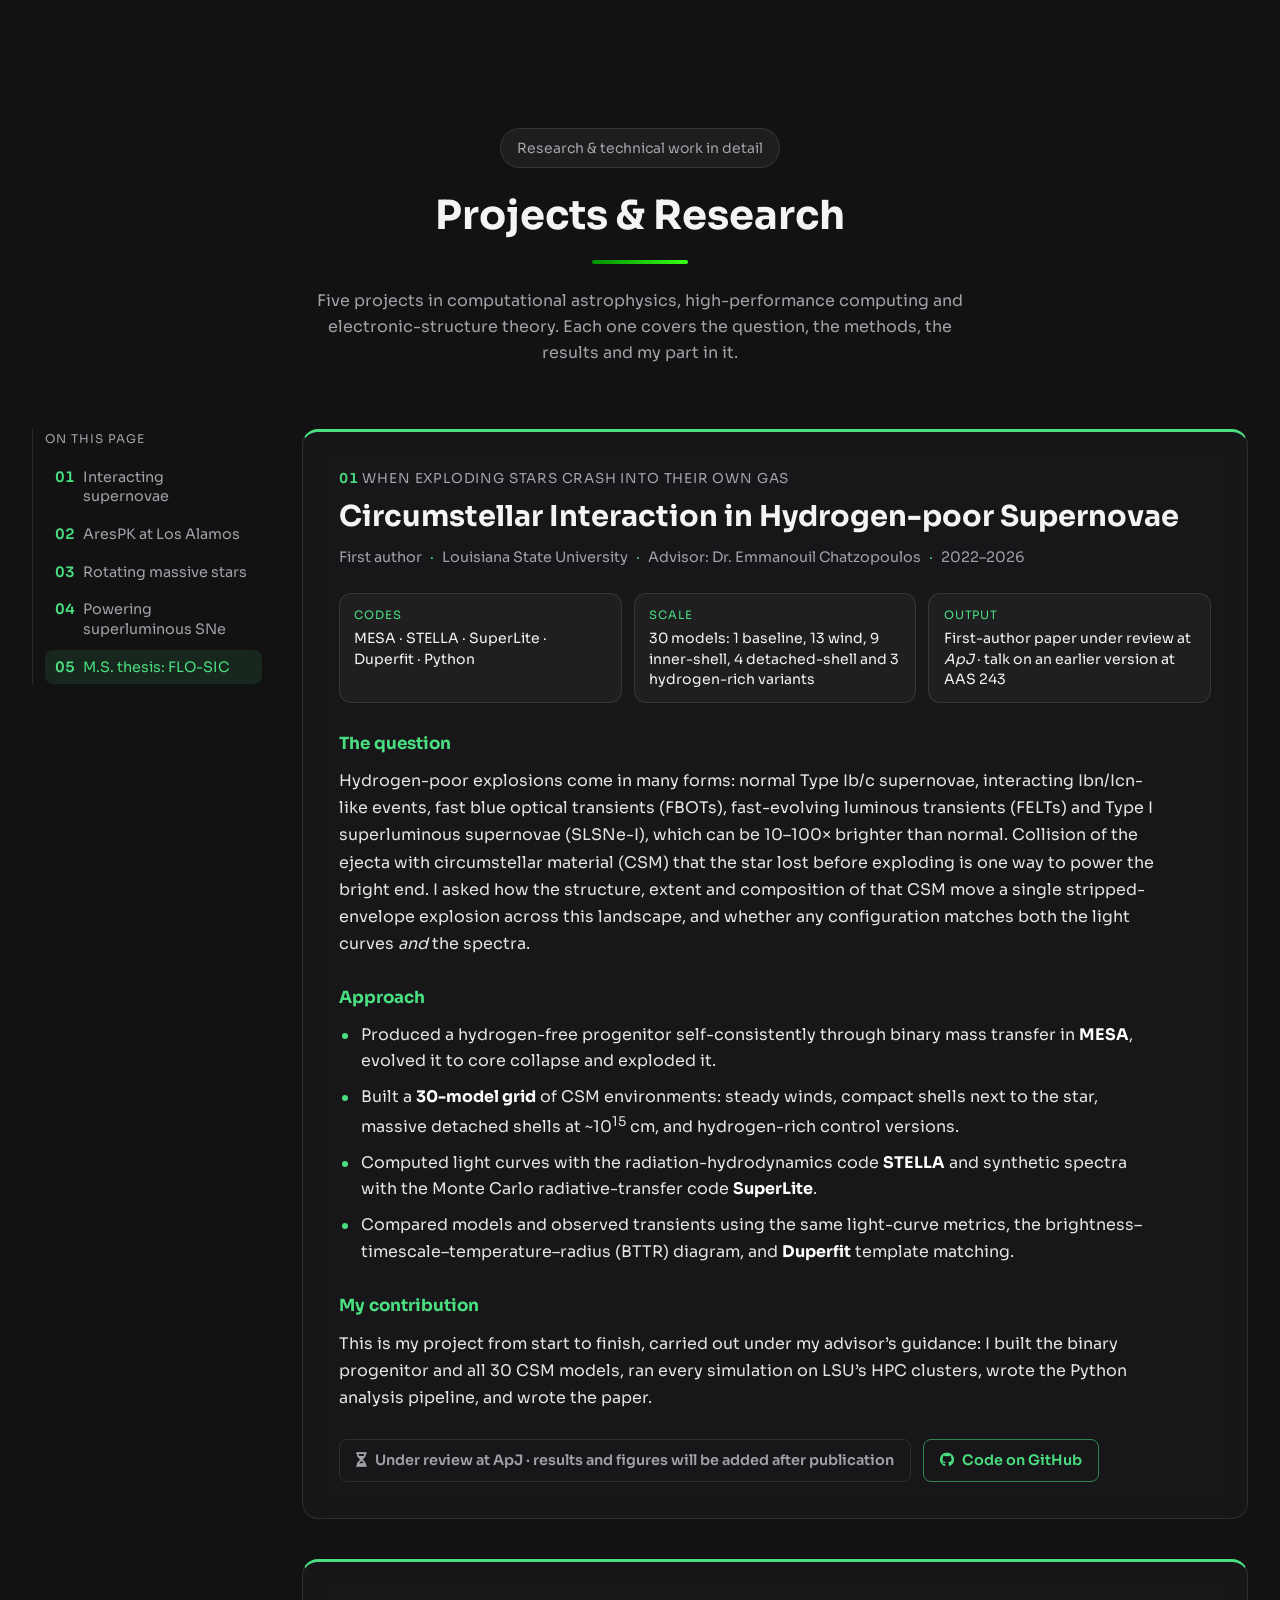
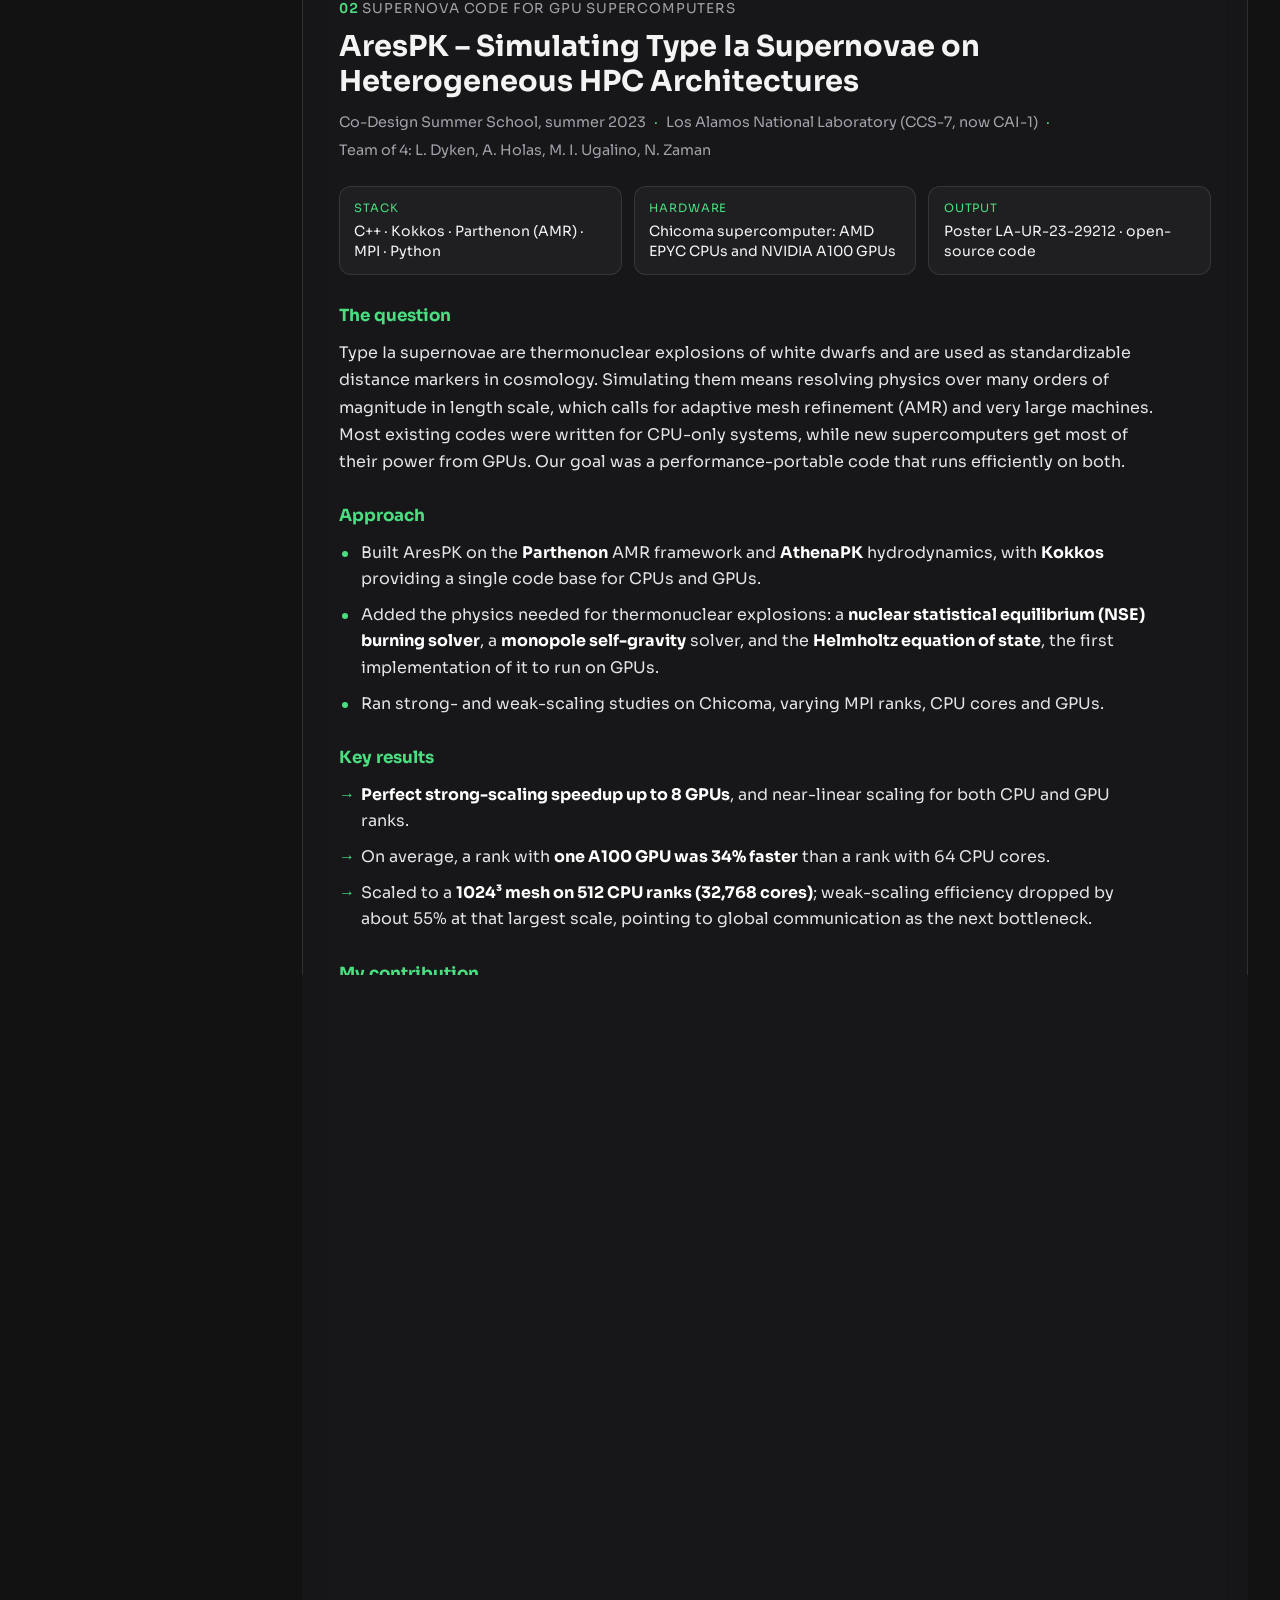
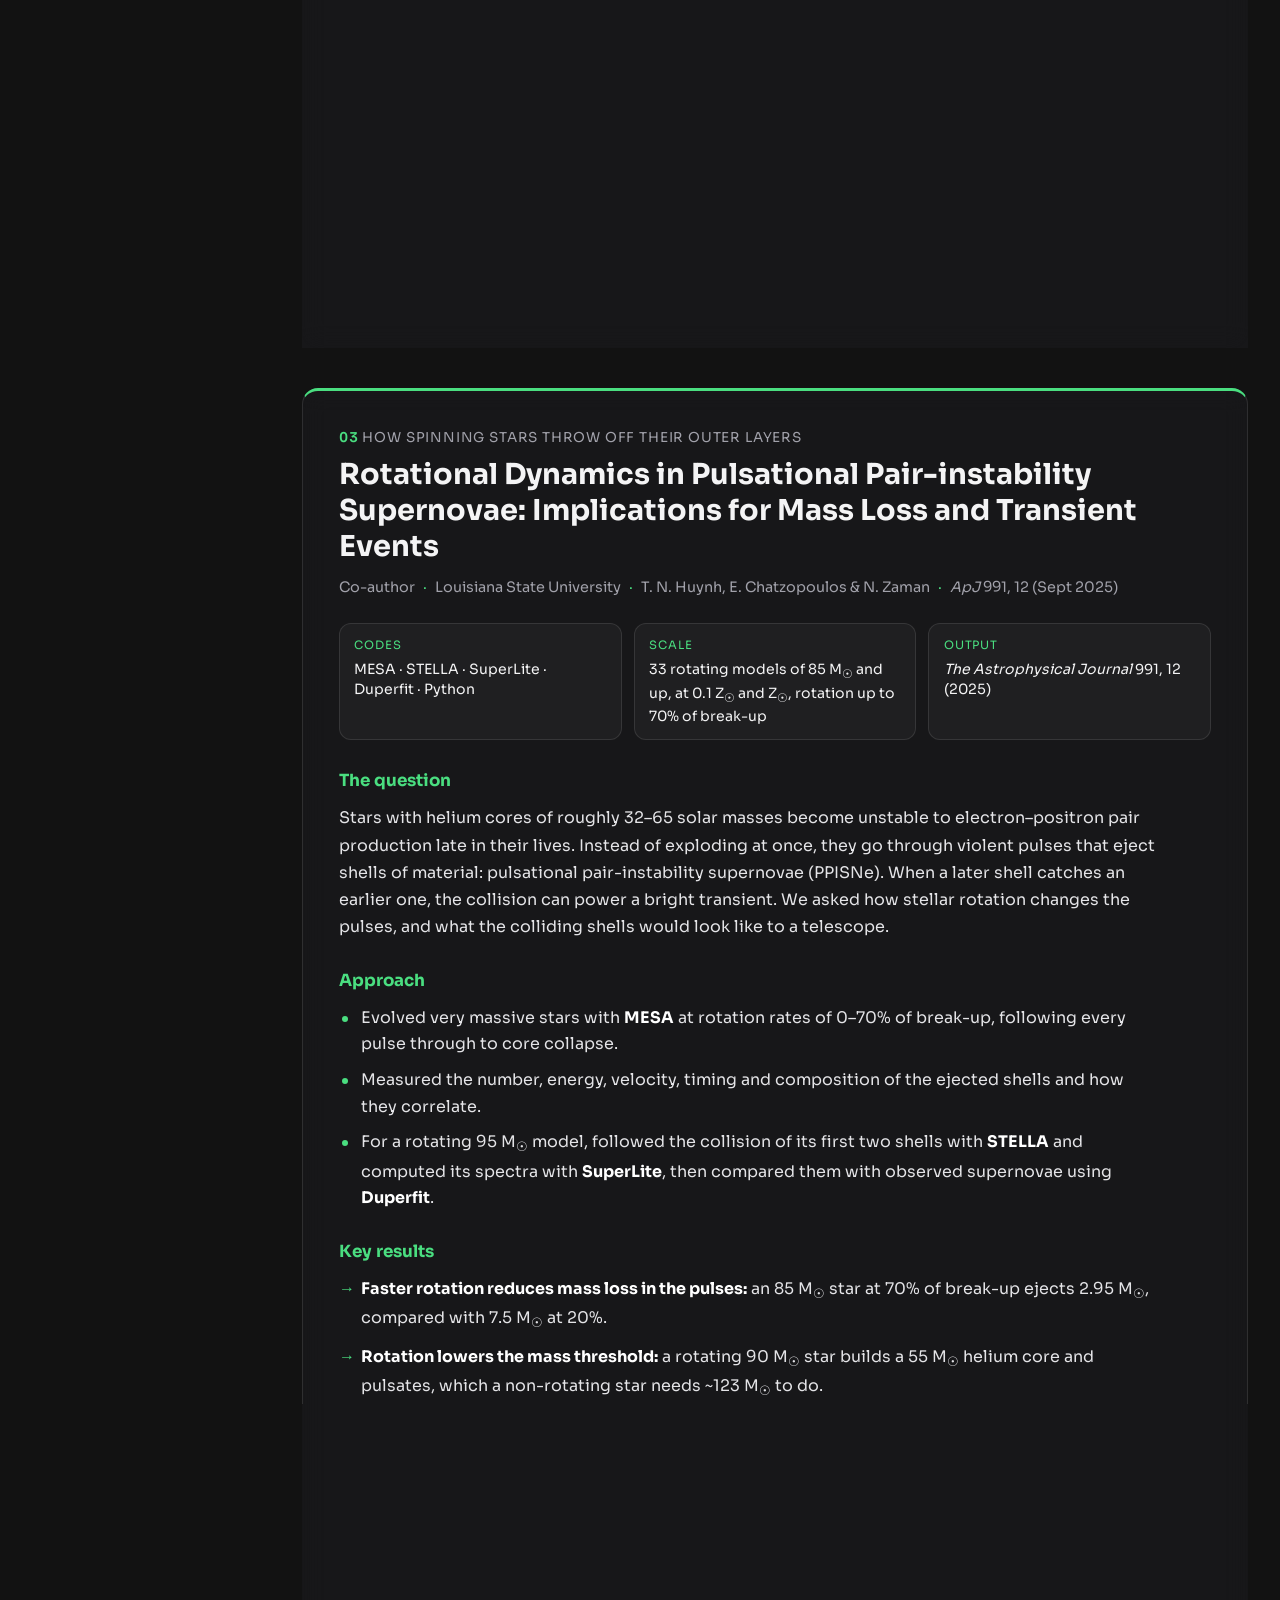
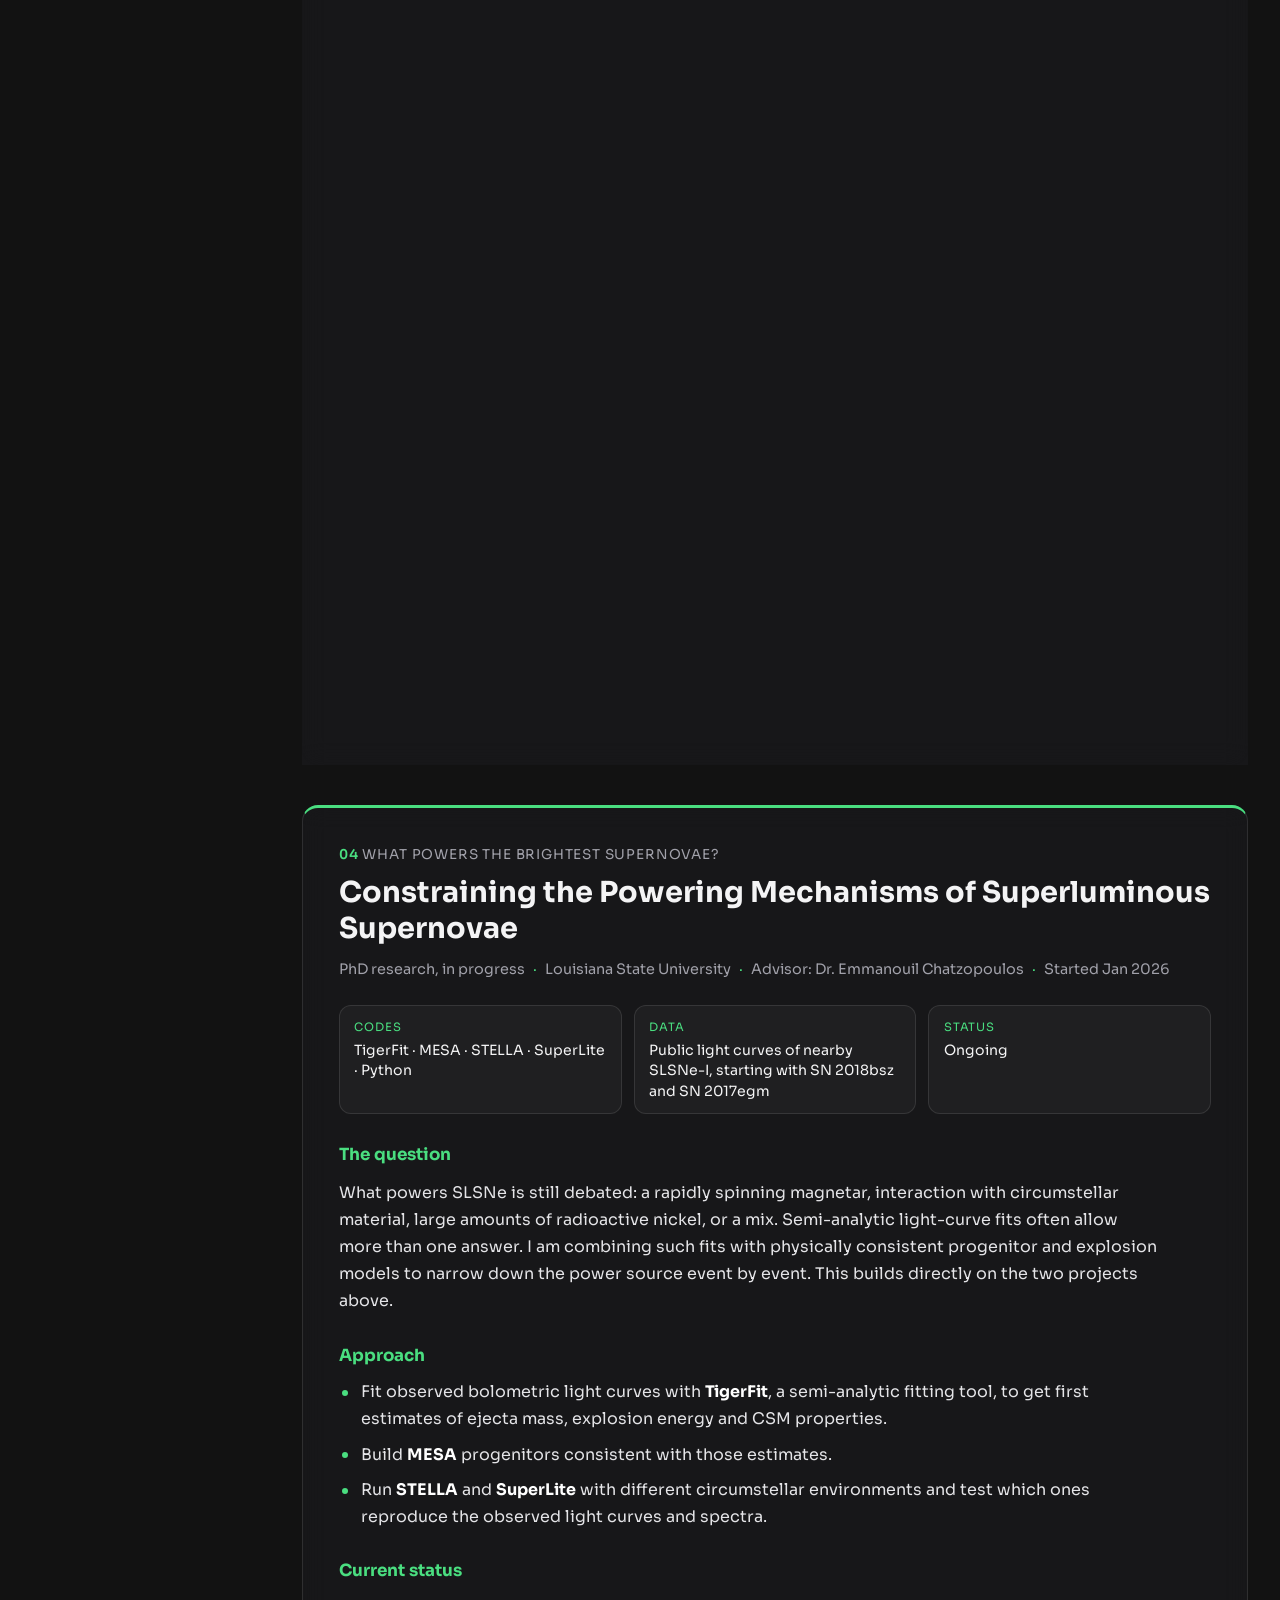
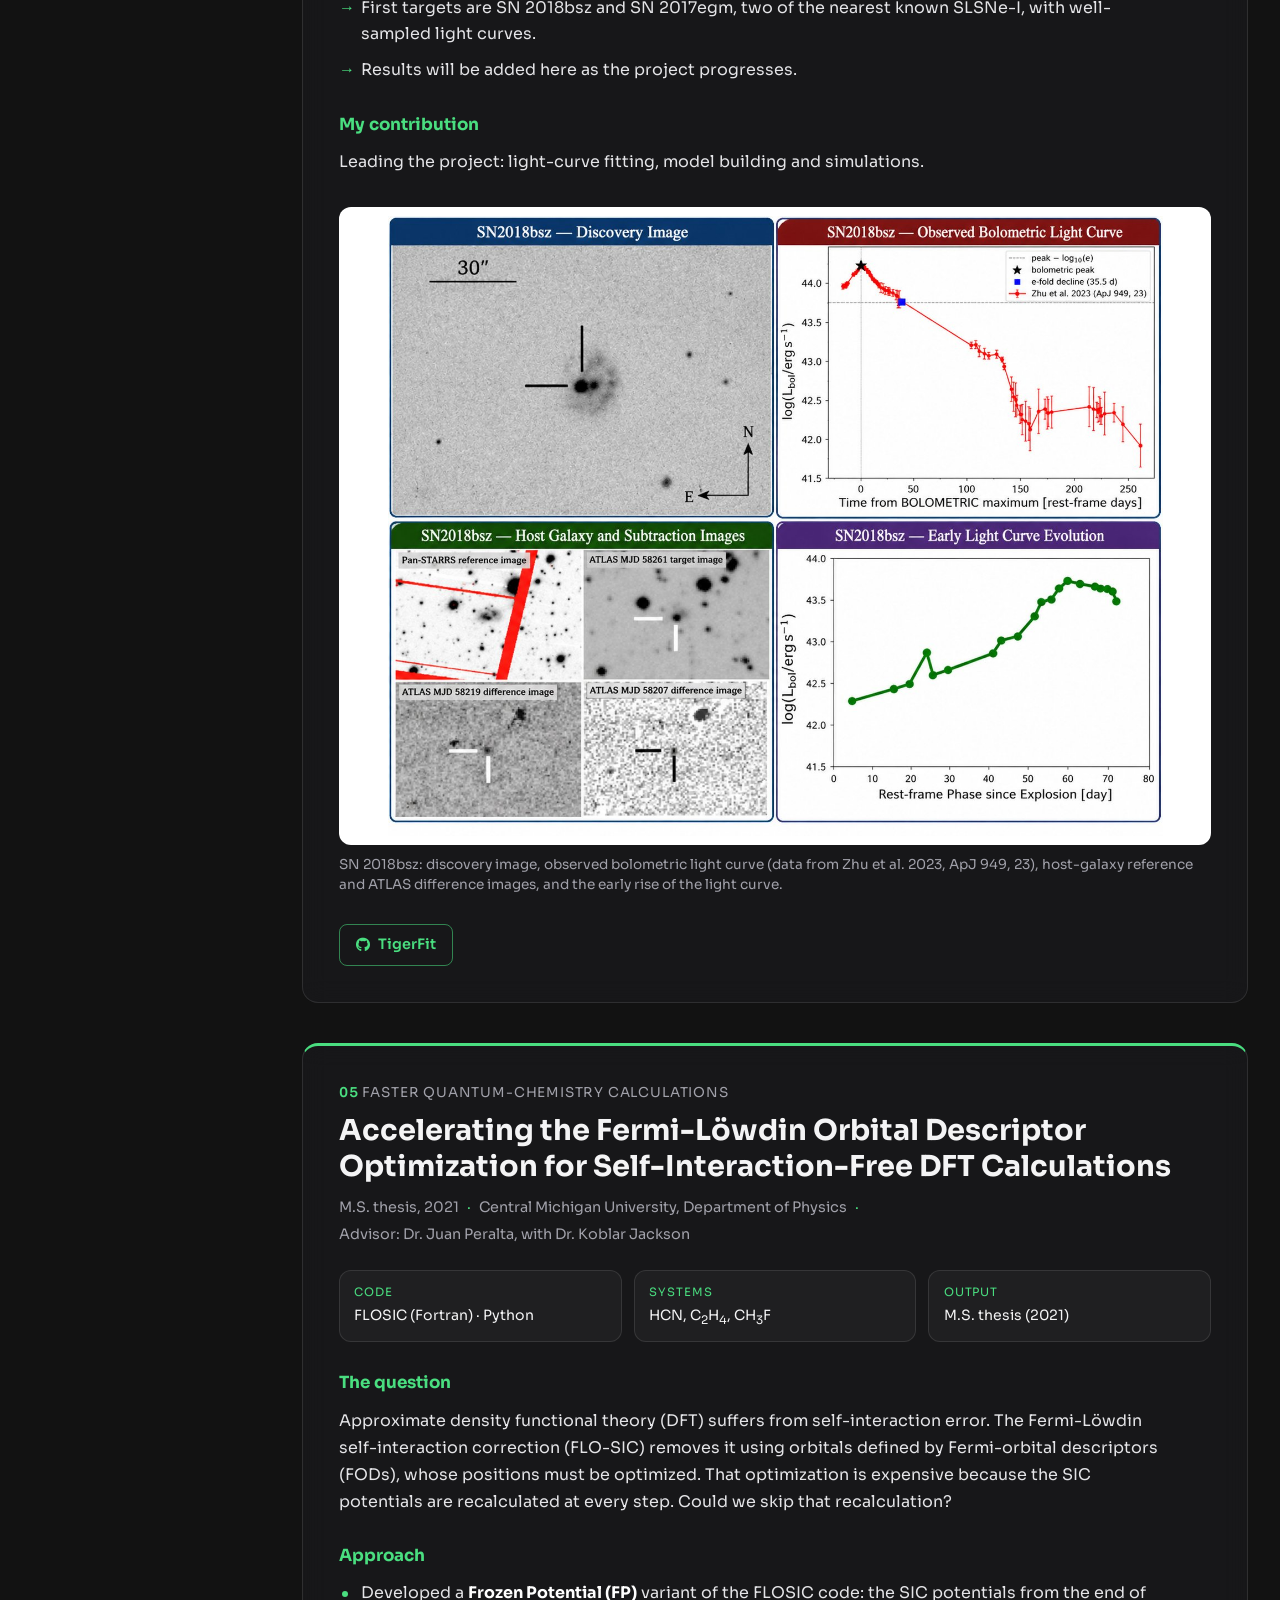
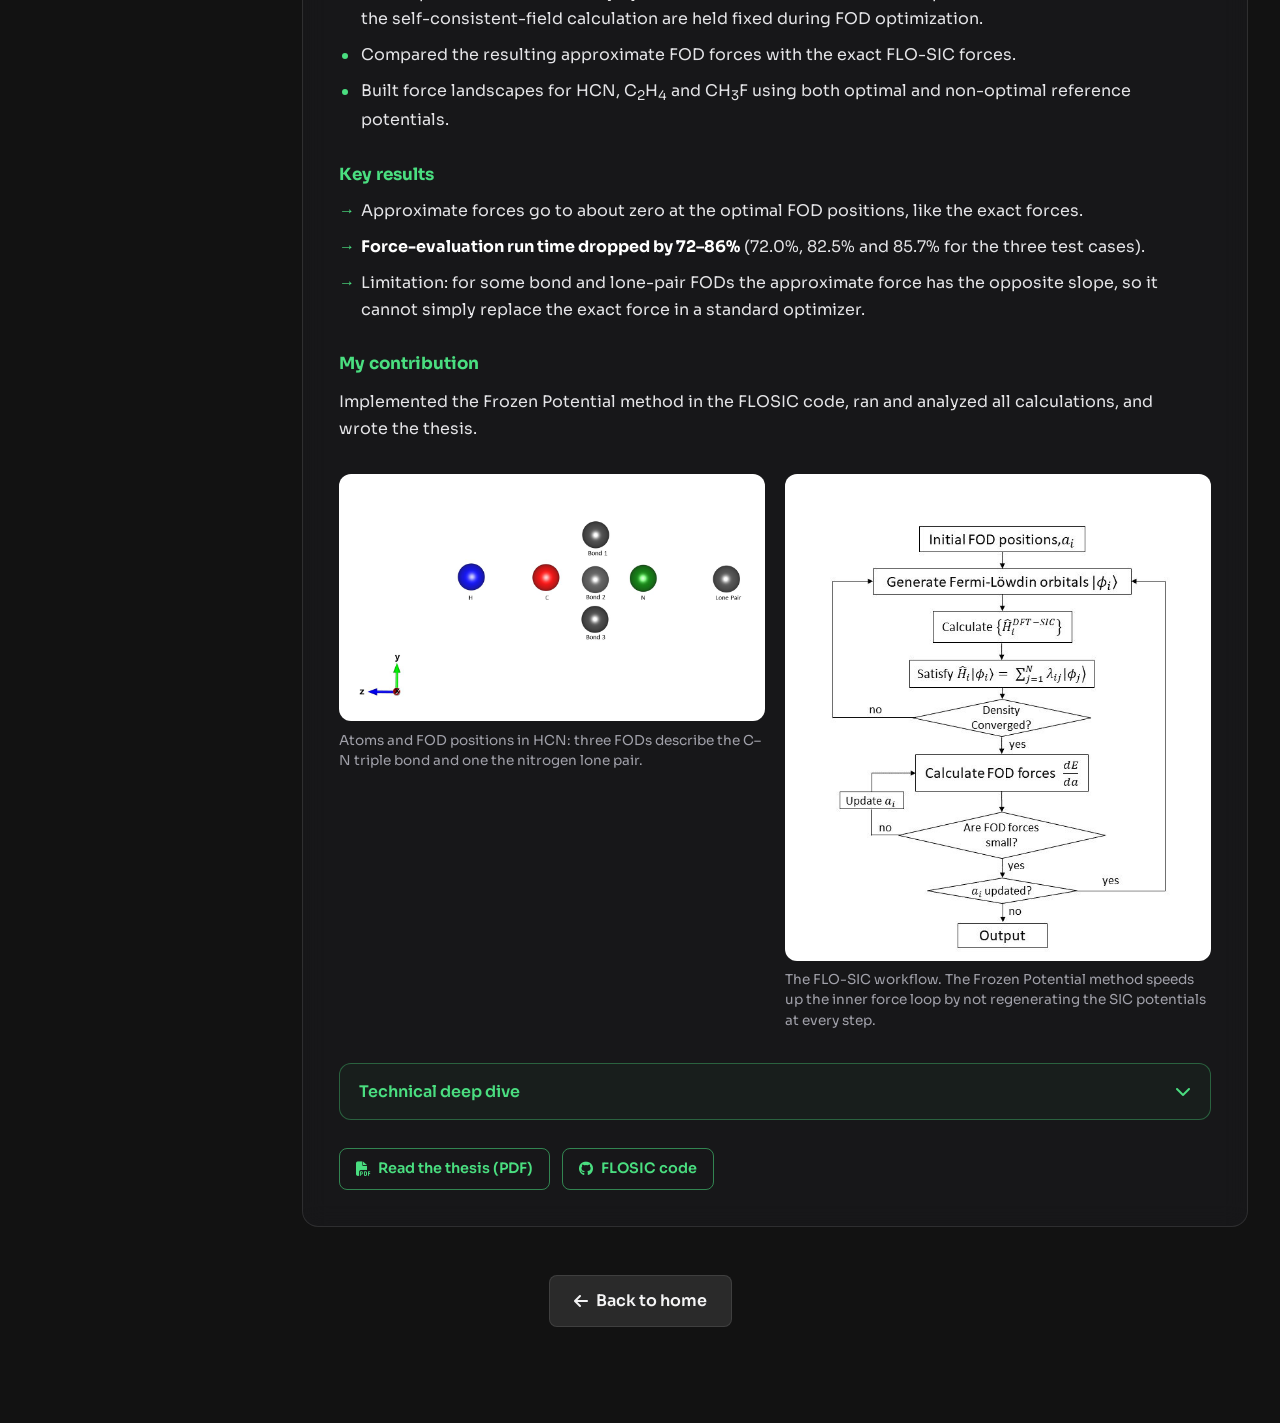
==== project.html @ 308b71ea "Clean up template leftovers and update site content - Remove the template owner's resumes, transcrip" ====
<!DOCTYPE html>
<html lang="en">

<head>
    <meta charset="UTF-8" />
    <meta name="viewport" content="width=device-width, initial-scale=1.0" />
    <meta name="description" content="Nageeb Zaman is a computational scientist and physics PhD candidate at Louisiana State University who builds and runs large-scale simulations of supernovae, high-performance computing codes, and data-analysis pipelines." />
        <title>Research Projects | Nageeb Zaman</title>
    <link rel="canonical" href="https://nageeb-zaman.github.io/project.html" />

    <!-- Open Graph / Facebook -->
    <meta property="og:type" content="website">
    <meta property="og:title" content="Research Projects | Nageeb Zaman">
    <meta property="og:description" content="Nageeb Zaman is a computational scientist and physics PhD candidate at Louisiana State University who builds and runs large-scale simulations of supernovae, high-performance computing codes, and data-analysis pipelines.">
    <meta property="og:url" content="https://nageeb-zaman.github.io/project.html">
    <meta property="og:image" content="https://nageeb-zaman.github.io/assets/Nageeb_Zaman.jpg">

    <!-- Browser Tab Icon -->
    <link rel="icon" type="image/png" href="assets/Tab_Icon.png" />

    <!-- ADD NEW FONTS FROM GOOGLE FONT -->
    <link rel="preconnect" href="https://fonts.googleapis.com">
    <link rel="preconnect" href="https://fonts.gstatic.com" crossorigin>
    <link href="https://fonts.googleapis.com/css2?family=Sora:wght@400;500;600;700;800&display=swap" rel="stylesheet">

    <!-- LINK CSS FONT AWESOME -->
    <link rel="stylesheet" href="css/components/base.css" />
    <link rel="stylesheet" href="css/components/header.css" />
    <link rel="stylesheet" href="css/components/hero.css" />
    <link rel="stylesheet" href="css/components/sections.css" />
    <link rel="stylesheet" href="css/components/about.css" />
    <link rel="stylesheet" href="css/components/skills.css" />
    <link rel="stylesheet" href="css/components/projects.css" />
    <link rel="stylesheet" href="css/components/experience.css" />
    <link rel="stylesheet" href="css/components/contact.css" />
    <link rel="stylesheet" href="css/components/animations.css" />
    <link rel="stylesheet" href="css/components/awards.css" />
    <link rel="stylesheet" href="css/components/footer.css" />
    <link rel="stylesheet" href="css/components/featured-projects.css" />
    <link rel="stylesheet" href="css/components/interactive-skills.css" />
    <link rel="stylesheet" href="css/components/theme.css" />
    <link rel="stylesheet" href="css/components/case-study.css" />
    <link rel="stylesheet" href="https://cdnjs.cloudflare.com/ajax/libs/font-awesome/6.5.1/css/all.min.css">
    <style>
        .theme-switcher-dropdown {
            position: relative;
            display: inline-block;
        }

        .dropdown-toggle {
            background: rgba(255, 255, 255, 0.1);
            border: 1px solid var(--border-color);
            color: var(--text-primary);
            padding: 0.5rem 1rem;
            border-radius: 9999px;
            cursor: pointer;
            font-size: 0.875rem;
            font-weight: 600;
            transition: background-color 0.3s, border-color 0.3s;
            display: flex;
            align-items: center;
            gap: 0.5rem;
        }

        .dropdown-toggle:hover {
            background-color: rgba(255, 255, 255, 0.15);
        }

        .dropdown-menu {
            display: none;
            position: absolute;
            background-color: var(--bg-card);
            min-width: 160px;
            box-shadow: 0px 8px 16px 0px rgba(0, 0, 0, 0.2);
            z-index: 1;
            border-radius: 0.5rem;
            border: 1px solid var(--border-color);
            padding: 0.5rem 0;
            right: 0;
            bottom: 100%;
            margin-bottom: 0.5rem;
        }

        .dropdown-menu a {
            color: var(--text-primary);
            padding: 0.75rem 1rem;
            text-decoration: none;
            display: block;
            text-align: left;
            transition: background-color 0.2s;
        }

        .dropdown-menu a:hover {
            background-color: rgba(255, 255, 255, 0.05);
        }

        .dropdown-menu.show {
            display: block;
        }
    </style>
</head>

<body>
    <div class="scroll-progress-bar"></div>
    <header id="header-placeholder" class="main-header"></header>

    <main>
        <section class="content-section cs-page">
            <div class="container">
                <div class="section-header animate-on-scroll">
                    <div class="section-badge">Research &amp; technical work in detail</div>
                    <h2 class="section-title">Projects &amp; Research</h2>
                    <div class="title-underline"></div>
                    <p class="cs-intro">Five projects in computational astrophysics, high-performance computing and
                        electronic-structure theory. Each one covers the question, the methods, the results and my part in it.</p>
                </div>

                <div class="cs-layout">
                    <nav class="cs-nav" aria-label="Projects on this page">
                        <p class="cs-nav-title">On this page</p>
                        <a href="#csm-supernovae"><span class="cs-num">01</span> Interacting supernovae</a>
                        <a href="#arespk-lanl"><span class="cs-num">02</span> AresPK at Los Alamos</a>
                        <a href="#rotating-ppisn"><span class="cs-num">03</span> Rotating massive stars</a>
                        <a href="#slsn-powering"><span class="cs-num">04</span> Powering superluminous SNe</a>
                        <a href="#flosic-thesis"><span class="cs-num">05</span> M.S. thesis: FLO-SIC</a>
                    </nav>
                    <div class="cs-articles">
                <article id="csm-supernovae" class="case-study glass-card animate-on-scroll">
                    <header class="cs-header">
                        <p class="cs-eyebrow"><span class="cs-num">01</span> When exploding stars crash into their own gas</p>
                        <h2>Circumstellar Interaction in Hydrogen-poor Supernovae</h2>
                        <p class="cs-meta"><span>First author</span><span class="cs-meta-sep">&middot;</span><span>Louisiana State University</span><span class="cs-meta-sep">&middot;</span><span>Advisor: Dr. Emmanouil Chatzopoulos</span><span class="cs-meta-sep">&middot;</span><span>2022&ndash;2026</span></p>
                    </header>
                    <dl class="cs-facts">
                        <div><dt>Codes</dt><dd>MESA &middot; STELLA &middot; SuperLite &middot; Duperfit &middot; Python</dd></div>
                        <div><dt>Scale</dt><dd>30 models: 1 baseline, 13 wind, 9 inner-shell, 4 detached-shell and 3 hydrogen-rich variants</dd></div>
                        <div><dt>Output</dt><dd>First-author paper under review at <em>ApJ</em> &middot; talk on an earlier version at AAS 243</dd></div>
                    </dl>
                    <div class="cs-body">
                        <h3>The question</h3>
                        <p>Hydrogen-poor explosions come in many forms: normal Type Ib/c supernovae, interacting Ibn/Icn-like
            events, fast blue optical transients (FBOTs), fast-evolving luminous transients (FELTs) and Type I
            superluminous supernovae (SLSNe-I), which can be 10&ndash;100&times; brighter than normal. Collision of
            the ejecta with circumstellar material (CSM) that the star lost before exploding is one way to power the
            bright end. I asked how the structure, extent and composition of that CSM move a single stripped-envelope
            explosion across this landscape, and whether any configuration matches both the light curves
            <em>and</em> the spectra.</p>
                        <h3>Approach</h3>
                        <ul class="cs-list">
                            <li>Produced a hydrogen-free progenitor self-consistently through binary mass transfer in <b>MESA</b>, evolved it to core collapse and exploded it.</li>
                            <li>Built a <b>30-model grid</b> of CSM environments: steady winds, compact shells next to the star, massive detached shells at ~10<sup>15</sup>&nbsp;cm, and hydrogen-rich control versions.</li>
                            <li>Computed light curves with the radiation-hydrodynamics code <b>STELLA</b> and synthetic spectra with the Monte Carlo radiative-transfer code <b>SuperLite</b>.</li>
                            <li>Compared models and observed transients using the same light-curve metrics, the brightness&ndash;timescale&ndash;temperature&ndash;radius (BTTR) diagram, and <b>Duperfit</b> template matching.</li>
                        </ul>
                        <h3>My contribution</h3>
                        <p>This is my project from start to finish, carried out under my advisor&rsquo;s guidance: I built the binary progenitor and all 30 CSM models, ran every simulation on LSU&rsquo;s HPC clusters, wrote the Python analysis pipeline, and wrote the paper.</p>
                    </div>
                    
                    
                    <div class="cs-links">
                        <span class="cs-link cs-link--muted"><i class="fas fa-hourglass-half"></i> Under review at ApJ &middot; results and figures will be added after publication</span>
                        <a class="cs-link" href="https://github.com/nageeb-zaman/sn-csm-modeling" target="_blank" rel="noopener"><i class="fab fa-github"></i> Code on GitHub</a>
                    </div>
                </article>
                <article id="arespk-lanl" class="case-study glass-card animate-on-scroll">
                    <header class="cs-header">
                        <p class="cs-eyebrow"><span class="cs-num">02</span> Supernova code for GPU supercomputers</p>
                        <h2>AresPK &ndash; Simulating Type Ia Supernovae on Heterogeneous HPC Architectures</h2>
                        <p class="cs-meta"><span>Co-Design Summer School, summer 2023</span><span class="cs-meta-sep">&middot;</span><span>Los Alamos National Laboratory (CCS-7, now CAI-1)</span><span class="cs-meta-sep">&middot;</span><span>Team of 4: L.&nbsp;Dyken, A.&nbsp;Holas, M.&nbsp;I.&nbsp;Ugalino, N.&nbsp;Zaman</span></p>
                    </header>
                    <dl class="cs-facts">
                        <div><dt>Stack</dt><dd>C++ &middot; Kokkos &middot; Parthenon (AMR) &middot; MPI &middot; Python</dd></div>
                        <div><dt>Hardware</dt><dd>Chicoma supercomputer: AMD EPYC CPUs and NVIDIA A100 GPUs</dd></div>
                        <div><dt>Output</dt><dd>Poster LA-UR-23-29212 &middot; open-source code</dd></div>
                    </dl>
                    <div class="cs-body">
                        <h3>The question</h3>
                        <p>Type Ia supernovae are thermonuclear explosions of white dwarfs and are used as standardizable
            distance markers in cosmology. Simulating them means resolving physics over many orders of magnitude in
            length scale, which calls for adaptive mesh refinement (AMR) and very large machines. Most existing
            codes were written for CPU-only systems, while new supercomputers get most of their power from GPUs.
            Our goal was a performance-portable code that runs efficiently on both.</p>
                        <h3>Approach</h3>
                        <ul class="cs-list">
                            <li>Built AresPK on the <b>Parthenon</b> AMR framework and <b>AthenaPK</b> hydrodynamics, with <b>Kokkos</b> providing a single code base for CPUs and GPUs.</li>
                            <li>Added the physics needed for thermonuclear explosions: a <b>nuclear statistical equilibrium (NSE) burning solver</b>, a <b>monopole self-gravity</b> solver, and the <b>Helmholtz equation of state</b>, the first implementation of it to run on GPUs.</li>
                            <li>Ran strong- and weak-scaling studies on Chicoma, varying MPI ranks, CPU cores and GPUs.</li>
                        </ul>
                        <h3>Key results</h3>
                        <ul class="cs-list cs-list--results">
                            <li><b>Perfect strong-scaling speedup up to 8 GPUs</b>, and near-linear scaling for both CPU and GPU ranks.</li>
                            <li>On average, a rank with <b>one A100 GPU was 34% faster</b> than a rank with 64 CPU cores.</li>
                            <li>Scaled to a <b>1024&sup3; mesh on 512 CPU ranks (32,768 cores)</b>; weak-scaling efficiency dropped by about 55% at that largest scale, pointing to global communication as the next bottleneck.</li>
                        </ul>
                        <h3>My contribution</h3>
                        <p>Wrote and validated the NSE burning solver, helped integrate the physics modules, and contributed to the scaling studies on Chicoma.</p>
                    </div>
                    <div class="cs-figures">
                        <figure class="cs-figure">
                            <button class="cs-zoom" type="button" aria-label="Enlarge figure">
                                <img src="assets/project_4/SCPoster_web.jpg" alt="Research poster for AresPK, Los Alamos Co-Design Summer School 2023." loading="lazy">
                            </button>
                            <figcaption>Poster presented at the end of the 2023 Co-Design Summer School (LA-UR-23-29212). Click to enlarge.</figcaption>
                        </figure>
                    </div>
                    <details class="cs-deep">
                        <summary><span>Technical deep dive</span><i class="fas fa-chevron-down"></i></summary>
                        <div class="cs-deep-body">
                        <h4>Why performance portability</h4>
                        <p>A white dwarf is thousands of kilometres across, while the burning front that unbinds it is
             orders of magnitude thinner. AMR concentrates resolution where it is needed, but even then the runs need
             leadership-class machines, and those are increasingly GPU-based. Rather than maintain separate CPU and GPU
             versions, AresPK is written once against Kokkos, which compiles the same kernels for OpenMP on CPUs or
             CUDA on GPUs. Parthenon handles the block-structured mesh, load balancing and MPI communication.</p>
                        <h4>Physics modules</h4>
                        <ul class="cs-list">
                <li><b>NSE burning solver (my contribution):</b> computes the equilibrium isotope mass fractions of
                burning material, checked for densities around 10<sup>7</sup>&nbsp;g&nbsp;cm<sup>&minus;3</sup> and
                temperatures of 6&times;10<sup>9</sup>&nbsp;K and across the temperature range relevant for
                thermonuclear burning.</li>
                <li><b>Helmholtz equation of state:</b> pressure and internal energy of a degenerate, equal-mass
                carbon&ndash;oxygen mixture; the first GPU implementation of this equation of state.</li>
                <li><b>Monopole self-gravity:</b> instead of a full Poisson solve, uses the spherical symmetry of the
                problem: mass is binned radially and the gravitational acceleration evaluated for every zone.</li>
             </ul>
                        <h4>Scaling-study setup</h4>
                        <p>The benchmark is an ideal-gas sphere evolved for 1000 cycles with AMR enabled. Each MPI rank uses
             either 64 OpenMP-enabled CPU cores or one A100 GPU, and the number of ranks is varied from 1 to 64 for
             strong scaling and up to 512 for weak scaling. The weak-scaling efficiency loss at the largest runs comes
             from global communication, which is where future optimization should focus.</p>
                        <div class="cs-figures cs-figures--two">
                            <figure class="cs-figure">
                                <button class="cs-zoom" type="button" aria-label="Enlarge figure">
                                    <img src="assets/project_4/ares_snapshots.jpg" alt="Two slice plots of a white dwarf in AresPK: adaptive mesh density slice and ignition hotspot." loading="lazy">
                                </button>
                                <figcaption>Left: density slice of a white dwarf initialized with 7 AMR levels (ParaView). Right: the same star with an ignition hotspot set to 7&times;10<sup>9</sup>&nbsp;K (yt).</figcaption>
                            </figure>
                            <figure class="cs-figure">
                                <button class="cs-zoom" type="button" aria-label="Enlarge figure">
                                    <img src="assets/project_4/ares_scaling.jpg" alt="Strong-scaling speedup and weak-scaling efficiency plots for CPU and GPU ranks." loading="lazy">
                                </button>
                                <figcaption>Strong-scaling speedup (top) and weak-scaling efficiency (bottom) on Chicoma for CPU ranks (64 cores each) and GPU ranks (one A100 each).</figcaption>
                            </figure>
                        </div>
                        </div>
                    </details>
                    <div class="cs-links">
                        <a class="cs-link" href="https://github.com/lanl/AresPK" target="_blank" rel="noopener"><i class="fab fa-github"></i> Code on GitHub</a>
                        <a class="cs-link" href="assets/project_4/SCPoster_web.jpg" target="_blank" rel="noopener"><i class="fas fa-image"></i> Full poster</a>
                        <a class="cs-link" href="https://lanl.github.io/cdss/" target="_blank" rel="noopener"><i class="fas fa-external-link-alt"></i> Co-Design Summer School</a>
                    </div>
                </article>
                <article id="rotating-ppisn" class="case-study glass-card animate-on-scroll">
                    <header class="cs-header">
                        <p class="cs-eyebrow"><span class="cs-num">03</span> How spinning stars throw off their outer layers</p>
                        <h2>Rotational Dynamics in Pulsational Pair-instability Supernovae: Implications for Mass Loss and Transient Events</h2>
                        <p class="cs-meta"><span>Co-author</span><span class="cs-meta-sep">&middot;</span><span>Louisiana State University</span><span class="cs-meta-sep">&middot;</span><span>T.&nbsp;N.&nbsp;Huynh, E.&nbsp;Chatzopoulos &amp; N.&nbsp;Zaman</span><span class="cs-meta-sep">&middot;</span><span><em>ApJ</em> 991, 12 (Sept 2025)</span></p>
                    </header>
                    <dl class="cs-facts">
                        <div><dt>Codes</dt><dd>MESA &middot; STELLA &middot; SuperLite &middot; Duperfit &middot; Python</dd></div>
                        <div><dt>Scale</dt><dd>33 rotating models of 85&nbsp;M<sub>&#9737;</sub> and up, at 0.1&nbsp;Z<sub>&#9737;</sub> and Z<sub>&#9737;</sub>, rotation up to 70% of break-up</dd></div>
                        <div><dt>Output</dt><dd><em>The Astrophysical Journal</em> 991, 12 (2025)</dd></div>
                    </dl>
                    <div class="cs-body">
                        <h3>The question</h3>
                        <p>Stars with helium cores of roughly 32&ndash;65 solar masses become unstable to electron&ndash;positron
            pair production late in their lives. Instead of exploding at once, they go through violent pulses that
            eject shells of material: pulsational pair-instability supernovae (PPISNe). When a later shell catches an
            earlier one, the collision can power a bright transient. We asked how stellar rotation changes the pulses,
            and what the colliding shells would look like to a telescope.</p>
                        <h3>Approach</h3>
                        <ul class="cs-list">
                            <li>Evolved very massive stars with <b>MESA</b> at rotation rates of 0&ndash;70% of break-up, following every pulse through to core collapse.</li>
                            <li>Measured the number, energy, velocity, timing and composition of the ejected shells and how they correlate.</li>
                            <li>For a rotating 95&nbsp;M<sub>&#9737;</sub> model, followed the collision of its first two shells with <b>STELLA</b> and computed its spectra with <b>SuperLite</b>, then compared them with observed supernovae using <b>Duperfit</b>.</li>
                        </ul>
                        <h3>Key results</h3>
                        <ul class="cs-list cs-list--results">
                            <li><b>Faster rotation reduces mass loss in the pulses:</b> an 85&nbsp;M<sub>&#9737;</sub> star at 70% of break-up ejects 2.95&nbsp;M<sub>&#9737;</sub>, compared with 7.5&nbsp;M<sub>&#9737;</sub> at 20%.</li>
                            <li><b>Rotation lowers the mass threshold:</b> a rotating 90&nbsp;M<sub>&#9737;</sub> star builds a 55&nbsp;M<sub>&#9737;</sub> helium core and pulsates, which a non-rotating star needs ~123&nbsp;M<sub>&#9737;</sub> to do.</li>
                            <li>Across the 33 models, ejected mass and shell energy are tightly correlated (<b>r&nbsp;&asymp;&nbsp;0.95</b>), while faster rotation goes with less ejected mass (r&nbsp;&asymp;&nbsp;&minus;0.64). Later pulses are hydrogen-poor and carbon/oxygen-rich (62% oxygen in the second pulse of the 95&nbsp;M<sub>&#9737;</sub> model), and come only ~26 days apart, so collisions are likely.</li>
                            <li>The two-shell collision produces a <b>moderately luminous hydrogen-poor transient</b> peaking at ~4.8&ndash;6.3&times;10<sup>42</sup>&nbsp;erg&nbsp;s<sup>&minus;1</sup> and staying bright for ~50 days: similar to Type Ib/c supernovae such as SN&nbsp;1994I and sharing some spectral features with SLSNe-I, but fainter, so the brightest SLSNe likely need an extra power source such as a magnetar.</li>
                        </ul>
                        <h3>My contribution</h3>
                        <p>I did the spectroscopic analysis: ran the SuperLite radiative-transfer simulations on LSU&rsquo;s HPC cluster, produced and plotted the synthetic spectral series, and compared them with observed supernovae using Duperfit.</p>
                    </div>
                    <div class="cs-figures cs-figures--two">
                        <figure class="cs-figure">
                            <button class="cs-zoom" type="button" aria-label="Enlarge figure">
                                <img src="assets/project_2/ppisn_correlation_matrix.jpg" alt="Correlation matrix of stellar and pulse parameters across 33 models." loading="lazy">
                            </button>
                            <figcaption>Correlations between initial mass, helium-core mass, rotation rate, ejected mass, peak shell velocity, pulse interval and ejected energy across the 33 models (paper Fig. 1).</figcaption>
                        </figure>
                        <figure class="cs-figure">
                            <button class="cs-zoom" type="button" aria-label="Enlarge figure">
                                <img src="assets/project_2/ppisn_collision_lightcurve.jpg" alt="Bolometric light curve of the two-shell collision for the rotating 95 solar-mass model." loading="lazy">
                            </button>
                            <figcaption>Bolometric light curve of the collision between the first two shells of the 95&nbsp;M<sub>&#9737;</sub>, &Omega;/&Omega;<sub>crit</sub>&nbsp;=&nbsp;0.5 model, for two ways of setting up the collision; time is measured from the first ejection (paper Fig. 11).</figcaption>
                        </figure>
                    </div>
                    <details class="cs-deep">
                        <summary><span>Technical deep dive</span><i class="fas fa-chevron-down"></i></summary>
                        <div class="cs-deep-body">
                        <h4>Stellar models</h4>
                        <p>Models were evolved with MESA r24.03.1 from the zero-age main sequence to core-helium depletion
             and then through the pair-instability phase with MESA&rsquo;s HLLC hydrodynamics, which switches on when the
             star approaches dynamical instability. All unbound ejecta are kept and followed through later pulses.
             Convection uses the Ledoux criterion with exponential overshooting, and winds follow the Brott et&nbsp;al.
             (2011) prescription. Rotation rates of &Omega;/&Omega;<sub>crit</sub>&nbsp;=&nbsp;0, 0.2, 0.5 and 0.7 were
             explored at 10% solar metallicity, plus a few solar-metallicity models.</p>
                        <h4>Shell collision light curve</h4>
                        <p>The first and second ejections of the rotating 95&nbsp;M<sub>&#9737;</sub> model are mapped into STELLA.
             The first pulse is evolved for 100 days; the second is then propagated until it reaches the first,
             assuming homologous expansion, and the collision is followed with radiation hydrodynamics. The first pulse
             (0.78&nbsp;M<sub>&#9737;</sub>, ~1.8&times;10<sup>49</sup>&nbsp;erg) would peak near 10<sup>41</sup>&nbsp;erg&nbsp;s<sup>&minus;1</sup>;
             the second (4&nbsp;M<sub>&#9737;</sub>, ~7.8&times;10<sup>49</sup>&nbsp;erg), launched ~26 days later, catches it within
             ~14 days, and the collision produces the brightest of the three signals, more than a century before core
             collapse.</p>
                        <h4>Spectral synthesis (my part)</h4>
                        <p>STELLA profiles from 10 days before to 30 days after peak were truncated at a Rosseland optical depth
             of 100 and post-processed with SuperLite using ~10<sup>6</sup> (2<sup>20</sup>) Monte Carlo source
             particles and 6000 wavelength groups from 1 to 30,000&nbsp;&Aring;, with NLTE level populations for
             hydrogen. Before peak the spectra show broad C&nbsp;II and O&nbsp;II emission and a P-Cygni feature near
             6600&nbsp;&Aring;; after peak, as the ejecta cool, absorption from O&nbsp;IV, Mg&nbsp;I, O&nbsp;V/N&nbsp;V and
             C&nbsp;II takes over.</p>
                        <h4>Comparison with observed supernovae</h4>
                        <p>Duperfit, a Python implementation of the Superfit template method, fits a spectrum as supernova plus
             host-galaxy light with reddening. I applied artificial redshifts of 0.01&ndash;0.1 to the model spectra
             and searched 0.03&nbsp;&le;&nbsp;z&nbsp;&le;&nbsp;0.17 with A<sub>V</sub> from &minus;2 to 2. The closest
             templates include SN&nbsp;2005bf and SN&nbsp;1994I before peak, the SLSN-I PTF12dam and SN&nbsp;2007bi after
             peak, and the fast transients AT2018cow and SN&nbsp;2002bj, which share He&nbsp;I/He&nbsp;II lines. These
             are nearest matches for context, not quantitative best fits.</p>
                        <div class="cs-figures cs-figures--two">
                            <figure class="cs-figure">
                                <button class="cs-zoom" type="button" aria-label="Enlarge figure">
                                    <img src="assets/project_2/ppisn_spectra_evolution.jpg" alt="Synthetic spectra of the shell collision from 12 days before to 27 days after peak." loading="lazy">
                                </button>
                                <figcaption>Synthetic spectra of the H-poor shell collision from &minus;12 to +27 days around peak, computed with SuperLite (paper Fig. 13).</figcaption>
                            </figure>
                            <figure class="cs-figure">
                                <button class="cs-zoom" type="button" aria-label="Enlarge figure">
                                    <img src="assets/project_2/ppisn_duperfit_comparison.jpg" alt="Model spectra compared with best-matching observed supernova spectra from Duperfit." loading="lazy">
                                </button>
                                <figcaption>Model spectra (black) at &minus;12 and +2 days with the nearest Duperfit templates: SN&nbsp;2005bf, SN&nbsp;1994I, AT2018cow, PTF12dam, SN&nbsp;2007bi and SN&nbsp;2002bj (paper Fig. 14).</figcaption>
                            </figure>
                        </div>
                        </div>
                    </details>
                    <div class="cs-links">
                        <a class="cs-link" href="https://iopscience.iop.org/article/10.3847/1538-4357/adf4e7/meta" target="_blank" rel="noopener"><i class="fas fa-file-alt"></i> Read the paper</a>
                        <a class="cs-link" href="https://arxiv.org/abs/2507.21307" target="_blank" rel="noopener"><i class="fas fa-file-alt"></i> arXiv</a>
                        <a class="cs-link" href="https://doi.org/10.5281/zenodo.15620230" target="_blank" rel="noopener"><i class="fas fa-database"></i> MESA inlists (Zenodo)</a>
                    </div>
                </article>
                <article id="slsn-powering" class="case-study glass-card animate-on-scroll">
                    <header class="cs-header">
                        <p class="cs-eyebrow"><span class="cs-num">04</span> What powers the brightest supernovae?</p>
                        <h2>Constraining the Powering Mechanisms of Superluminous Supernovae</h2>
                        <p class="cs-meta"><span>PhD research, in progress</span><span class="cs-meta-sep">&middot;</span><span>Louisiana State University</span><span class="cs-meta-sep">&middot;</span><span>Advisor: Dr. Emmanouil Chatzopoulos</span><span class="cs-meta-sep">&middot;</span><span>Started Jan 2026</span></p>
                    </header>
                    <dl class="cs-facts">
                        <div><dt>Codes</dt><dd>TigerFit &middot; MESA &middot; STELLA &middot; SuperLite &middot; Python</dd></div>
                        <div><dt>Data</dt><dd>Public light curves of nearby SLSNe-I, starting with SN&nbsp;2018bsz and SN&nbsp;2017egm</dd></div>
                        <div><dt>Status</dt><dd>Ongoing</dd></div>
                    </dl>
                    <div class="cs-body">
                        <h3>The question</h3>
                        <p>What powers SLSNe is still debated: a rapidly spinning magnetar, interaction with circumstellar
            material, large amounts of radioactive nickel, or a mix. Semi-analytic light-curve fits often allow
            more than one answer. I am combining such fits with physically consistent progenitor and explosion
            models to narrow down the power source event by event. This builds directly on the two projects above.</p>
                        <h3>Approach</h3>
                        <ul class="cs-list">
                            <li>Fit observed bolometric light curves with <b>TigerFit</b>, a semi-analytic fitting tool, to get first estimates of ejecta mass, explosion energy and CSM properties.</li>
                            <li>Build <b>MESA</b> progenitors consistent with those estimates.</li>
                            <li>Run <b>STELLA</b> and <b>SuperLite</b> with different circumstellar environments and test which ones reproduce the observed light curves and spectra.</li>
                        </ul>
                        <h3>Current status</h3>
                        <ul class="cs-list cs-list--results">
                            <li>First targets are SN&nbsp;2018bsz and SN&nbsp;2017egm, two of the nearest known SLSNe-I, with well-sampled light curves.</li>
                            <li>Results will be added here as the project progresses.</li>
                        </ul>
                        <h3>My contribution</h3>
                        <p>Leading the project: light-curve fitting, model building and simulations.</p>
                    </div>
                    <div class="cs-figures">
                        <figure class="cs-figure">
                            <button class="cs-zoom" type="button" aria-label="Enlarge figure">
                                <img src="assets/project_3/project_3_web.jpg" alt="Four-panel figure of SN2018bsz: discovery image, bolometric light curve, host and difference images, early light curve." loading="lazy">
                            </button>
                            <figcaption>SN&nbsp;2018bsz: discovery image, observed bolometric light curve (data from Zhu et&nbsp;al. 2023, ApJ 949, 23), host-galaxy reference and ATLAS difference images, and the early rise of the light curve.</figcaption>
                        </figure>
                    </div>

                    <div class="cs-links">
                        <a class="cs-link" href="https://github.com/manolis07gr/TigerFit" target="_blank" rel="noopener"><i class="fab fa-github"></i> TigerFit</a>
                    </div>
                </article>
                <article id="flosic-thesis" class="case-study glass-card animate-on-scroll">
                    <header class="cs-header">
                        <p class="cs-eyebrow"><span class="cs-num">05</span> Faster quantum-chemistry calculations</p>
                        <h2>Accelerating the Fermi-L&ouml;wdin Orbital Descriptor Optimization for Self-Interaction-Free DFT Calculations</h2>
                        <p class="cs-meta"><span>M.S. thesis, 2021</span><span class="cs-meta-sep">&middot;</span><span>Central Michigan University, Department of Physics</span><span class="cs-meta-sep">&middot;</span><span>Advisor: Dr. Juan Peralta, with Dr. Koblar Jackson</span></p>
                    </header>
                    <dl class="cs-facts">
                        <div><dt>Code</dt><dd>FLOSIC (Fortran) &middot; Python</dd></div>
                        <div><dt>Systems</dt><dd>HCN, C<sub>2</sub>H<sub>4</sub>, CH<sub>3</sub>F</dd></div>
                        <div><dt>Output</dt><dd>M.S. thesis (2021)</dd></div>
                    </dl>
                    <div class="cs-body">
                        <h3>The question</h3>
                        <p>Approximate density functional theory (DFT) suffers from self-interaction error. The
            Fermi-L&ouml;wdin self-interaction correction (FLO-SIC) removes it using orbitals defined by Fermi-orbital
            descriptors (FODs), whose positions must be optimized. That optimization is expensive because the SIC
            potentials are recalculated at every step. Could we skip that recalculation?</p>
                        <h3>Approach</h3>
                        <ul class="cs-list">
                            <li>Developed a <b>Frozen Potential (FP)</b> variant of the FLOSIC code: the SIC potentials from the end of the self-consistent-field calculation are held fixed during FOD optimization.</li>
                            <li>Compared the resulting approximate FOD forces with the exact FLO-SIC forces.</li>
                            <li>Built force landscapes for HCN, C<sub>2</sub>H<sub>4</sub> and CH<sub>3</sub>F using both optimal and non-optimal reference potentials.</li>
                        </ul>
                        <h3>Key results</h3>
                        <ul class="cs-list cs-list--results">
                            <li>Approximate forces go to about zero at the optimal FOD positions, like the exact forces.</li>
                            <li><b>Force-evaluation run time dropped by 72&ndash;86%</b> (72.0%, 82.5% and 85.7% for the three test cases).</li>
                            <li>Limitation: for some bond and lone-pair FODs the approximate force has the opposite slope, so it cannot simply replace the exact force in a standard optimizer.</li>
                        </ul>
                        <h3>My contribution</h3>
                        <p>Implemented the Frozen Potential method in the FLOSIC code, ran and analyzed all calculations, and wrote the thesis.</p>
                    </div>
                    <div class="cs-figures cs-figures--two">
                        <figure class="cs-figure">
                            <button class="cs-zoom" type="button" aria-label="Enlarge figure">
                                <img src="assets/project_5/hcn_fod_positions.jpg" alt="HCN molecule showing atoms and the Fermi-orbital descriptor positions for three bonds and a lone pair." loading="lazy">
                            </button>
                            <figcaption>Atoms and FOD positions in HCN: three FODs describe the C&ndash;N triple bond and one the nitrogen lone pair.</figcaption>
                        </figure>
                        <figure class="cs-figure">
                            <button class="cs-zoom" type="button" aria-label="Enlarge figure">
                                <img src="assets/project_5/flosic_flowchart.jpg" alt="Flowchart of the FLO-SIC self-consistent field and FOD optimization loop." loading="lazy">
                            </button>
                            <figcaption>The FLO-SIC workflow. The Frozen Potential method speeds up the inner force loop by not regenerating the SIC potentials at every step.</figcaption>
                        </figure>
                    </div>
                    <details class="cs-deep">
                        <summary><span>Technical deep dive</span><i class="fas fa-chevron-down"></i></summary>
                        <div class="cs-deep-body">
                        <h4>Why FODs are expensive</h4>
                        <p>In FLO-SIC, each occupied orbital is replaced by a Fermi-L&ouml;wdin orbital built from a point in space,
             its FOD. The total energy depends on where the FODs sit, so they are optimized by following the
             &ldquo;FOD forces&rdquo; dE/da<sub>i</sub> downhill. In the standard code every force evaluation needs a new
             set of orbital-dependent SIC potentials, which dominates the cost, especially for molecules with many
             FODs where a run can take days.</p>
                        <h4>The Frozen Potential idea and how it was tested</h4>
                        <p>The FP code reuses the SIC potentials from the end of the self-consistent calculation and evaluates
             approximate forces for displaced FODs without regenerating them. To test it, I moved one FOD at a time
             through 10 positions along a chosen axis and computed exact and approximate forces at each, giving a
             force landscape. This was done with reference potentials taken both at the optimal FOD positions and at
             non-optimal ones, for core, bond and lone-pair FODs in all three molecules.</p>
                        <h4>Timing</h4>
                        <div class="cs-table-wrap"><table class="cs-table">
                <thead><tr><th>FOD tested (10 positions)</th><th>FLO-SIC</th><th>Frozen Potential</th><th>Saving</th></tr></thead>
                <tbody>
                  <tr><td>Lone-pair FOD of CH<sub>3</sub>F, along z</td><td>9:54 min</td><td>1:45 min</td><td>82.5%</td></tr>
                  <tr><td>C-core FOD of C<sub>2</sub>H<sub>4</sub>, along z</td><td>11:11 min</td><td>1:36 min</td><td>85.7%</td></tr>
                  <tr><td>Bond FOD of HCN, along x</td><td>2:23 min</td><td>0:40 min</td><td>72.0%</td></tr>
                </tbody>
             </table></div>
                        <h4>What it showed, and what comes next</h4>
                        <p>For many FODs the approximate force tracks the exact one and crosses zero at the right place. For some
             bond and lone-pair FODs it crosses zero at the right place but with the opposite slope, so a standard
             minimizer could be pushed the wrong way. The thesis proposes transforming the forces (for example with a
             Lorentzian) so that zeros always correspond to minima, together with a compatible approximate target
             function. It is a proof of concept for faster FOD optimization, with its limits clearly mapped.</p>
                        <div class="cs-figures cs-figures--two">
                            <figure class="cs-figure">
                                <button class="cs-zoom" type="button" aria-label="Enlarge figure">
                                    <img src="assets/project_5/force_ncore_hcn.png" alt="Force landscape for the nitrogen core FOD of HCN: exact and approximate forces agree in sign." loading="lazy">
                                </button>
                                <figcaption>N-core FOD of HCN: exact (red) and approximate (green) forces agree in sign and cross zero at the optimum.</figcaption>
                            </figure>
                            <figure class="cs-figure">
                                <button class="cs-zoom" type="button" aria-label="Enlarge figure">
                                    <img src="assets/project_5/force_bond_hcn.png" alt="Force landscape for a bond FOD of HCN: approximate force has the opposite slope." loading="lazy">
                                </button>
                                <figcaption>Bond FOD of HCN: both forces vanish at the optimum, but the approximate force has the opposite slope, the main limitation found.</figcaption>
                            </figure>
                        </div>
                        </div>
                    </details>
                    <div class="cs-links">
                        <a class="cs-link" href="resources/Project_5_CMU_Thesis.pdf" target="_blank" rel="noopener"><i class="fas fa-file-pdf"></i> Read the thesis (PDF)</a>
                        <a class="cs-link" href="https://github.com/FLOSIC/PublicRelease_2020" target="_blank" rel="noopener"><i class="fab fa-github"></i> FLOSIC code</a>
                    </div>
                </article>
                    </div>
                </div>

                <div class="view-all-posts-container animate-on-scroll" style="margin-top: 3rem;">
                    <a href="index.html#projects" class="btn btn-secondary"><i class="fas fa-arrow-left"></i> Back to home</a>
                </div>
            </div>
        </section>
    </main>

    <div class="cs-lightbox" hidden>
        <button class="cs-lightbox-close" type="button" aria-label="Close">&times;</button>
        <img src="" alt="">
    </div>

    <footer id="footer-placeholder" class="main-footer"></footer>
    <script src="js/scripts.js"></script>
    <script src="js/load-components.js"></script>
    <script>
        // Highlight the current project in the side menu
        (function () {
            const links = [...document.querySelectorAll('.cs-nav a')];
            const byId = Object.fromEntries(links.map(a => [a.getAttribute('href').slice(1), a]));
            const obs = new IntersectionObserver(entries => {
                entries.forEach(e => {
                    if (e.isIntersecting) {
                        links.forEach(a => a.classList.remove('active'));
                        const a = byId[e.target.id];
                        if (a) {
                            a.classList.add('active');
                            a.scrollIntoView({ block: 'nearest', inline: 'center' });
                        }
                    }
                });
            }, { rootMargin: '-35% 0px -60% 0px' });
            document.querySelectorAll('.case-study').forEach(s => obs.observe(s));

            // Click a figure to enlarge it
            const box = document.querySelector('.cs-lightbox');
            const boxImg = box.querySelector('img');
            const close = () => { box.hidden = true; document.body.style.overflow = ''; };
            document.querySelectorAll('.cs-zoom').forEach(btn => btn.addEventListener('click', () => {
                const img = btn.querySelector('img');
                boxImg.src = img.src; boxImg.alt = img.alt;
                box.hidden = false; document.body.style.overflow = 'hidden';
            }));
            box.addEventListener('click', e => { if (e.target !== boxImg) close(); });
            document.addEventListener('keydown', e => { if (e.key === 'Escape') close(); });
        })();
    </script>
</body>

</html>
---- css/components/base.css ----
/* ====================================================== */
/* --- BIẾN MÀU VÀ THIẾT LẬP CHUNG --- */
/* ====================================================== */
:root {
    /* Bảng màu mới */
    --bg-dark: #121212;
    --bg-card: rgba(28, 28, 31, 0.6);
    --border-color: rgba(255, 255, 255, 0.1);
    --text-primary: #f4f4f5;
    --text-secondary: #a1a1aa;
    --gradient-purple: #c084fc;
    --gradient-pink: #f472b6;
    --gradient-green: #4ade80;
    --gradient-yellow: #facc15;
    --resume-button-bg: var(--gradient-green);
}


* {
    margin: 0;
    padding: 0;
    box-sizing: border-box;
}

html {
    scroll-behavior: smooth;
}

body {
    background-color: var(--bg-dark);
    color: var(--text-primary);
    /* Font mới */
    font-family: 'Sora', sans-serif;
    line-height: 1.6;
    overflow-x: hidden;
}

a {
    color: var(--text-primary);
    text-decoration: none;
    transition: color 0.3s ease;
}

a:hover {
    color: var(--gradient-green);
}

.container {
    max-width: 1200px;
    margin: 0 auto;
    padding: 0 2rem;
}

/* Helper class cho hiệu ứng kính mờ */
.glass-card {
    background: var(--bg-card);
    backdrop-filter: blur(12px);
    -webkit-backdrop-filter: blur(12px);
    border: 1px solid var(--border-color);
    border-radius: 1rem;
    padding: 1.5rem;
    transition: transform 0.3s ease, box-shadow 0.3s ease;
}

.glass-card:hover {
    transform: translateY(-5px);
    box-shadow: 0 8px 30px rgba(0, 0, 0, 0.2);
}
---- css/components/header.css ----
/* ====================================================== */
/* --- PROGRESS BAR & HEADER --- */
/* ====================================================== */
.scroll-progress-bar {
    position: fixed;
    top: 0;
    left: 0;
    height: 4px;
    /* background: linear-gradient(to right, var(--gradient-purple), var(--gradient-pink)); */
    background: linear-gradient(to right, #009000, #39FF14);
    width: 0%;
    z-index: 1000;
    transition: width 0.1s linear;
}

.main-header {
    position: fixed;
    top: 1.5rem;
    left: 50%;
    z-index: 999;

    width: 90%;
    max-width: 1400px;

    background: rgba(24, 24, 27, 0.8);
    backdrop-filter: blur(10px);
    border: 1px solid var(--border-color);
    border-radius: 9999px;
    padding: 0.75rem 2rem;
    display: flex;
    align-items: center;

    /* === ALIGN DISTANCE === */
    justify-content: space-between;
    /* Use space-between to separate the Logo and Nav on both sides */

    gap: 1rem;
    opacity: 0;
    transform: translate(-50%, -100px);
    transition: opacity 0.5s ease-out, transform 0.5s ease-out;
}

/* === CHANGE LOGO TO NEW DESIGN === */
.logo {
    font-weight: bold;
    font-size: 1.25rem;
    color: var(--gradient-green);
    /* Gradient color transfer to part of the name */
    background: linear-gradient(to right, #0BDA51, var(--gradient-green));
    -webkit-background-clip: text;
    -webkit-text-fill-color: transparent;
}


/* === ADD THIS BLOCK === */
.header-logo-group {
    display: flex;
    align-items: center;
    gap: 1.5rem;
}

.header-navigation {
    display: flex;
    align-items: center;
    gap: 1.5rem;
}



@keyframes pulse-star {
    0%, 100% { transform: scale(1); opacity: 1; }
    50% { transform: scale(1.2); opacity: 0.8; }
}

/* Other styles for .main-nav, .resume-button... remain the same */


.main-header.visible {
    opacity: 1;
    transform: translateX(-50%);
}

.logo {
    font-weight: bold;
    font-size: 1.25rem;    /* Nageeb: font size for the name in the header/banner */
    text-decoration: none;
    color: var(--text-primary);
}

.logo span {
    background: linear-gradient(to right, #009000, #39FF14);
    padding: 0.5rem 1rem;
    -webkit-background-clip: text;
    -webkit-text-fill-color: transparent;
}

.main-nav {
    position: relative;
}

.main-nav a {
    position: relative;
    z-index: 1;
    /* Make sure the link is always on the indicator */
    padding: 0.5rem 1rem;
    color: var(--text-secondary);
    text-decoration: none;
    font-size: 0.9rem;
    transition: color 0.3s;
}

.main-nav a:hover {
    color: var(--gradient-green);
}

.main-nav a.is-active {
    /* Add a class to highlight text when active */
    color: var(--text-primary);
}

/* Style for active line to move */
.nav-indicator {
    position: absolute;
    bottom: 0;
    left: 0;
    /* JS will update this value */
    height: 100%;
    background-color: rgba(0, 247, 255, 0.1);
    border-radius: 9999px;
    z-index: 0;
    transition: all 0.5s cubic-bezier(0.23, 1, 0.32, 1);
    /* Smooth effect */
    opacity: 0;
    /* Initially hidden */
}

.resume-button {
    background: var(--resume-button-bg);
    color: #121212;
    padding: 0.5rem 1rem;
    border-radius: 9999px;
    text-decoration: none;
    font-size: 0.875rem;
    font-weight: 600;
    transition: transform 0.2s;
}

.resume-button:hover {
    transform: scale(1.05);
    color: #121212;
}
---- css/components/hero.css ----
/* ====================================================== */
/* --- HERO SECTION (LAYOUT) --- */
/* ====================================================== */
.hero-section {
    min-height: 100vh;
    display: flex;
    align-items: center;
    justify-content: center;
    position: relative;
    padding-top: 1rem;
}

.hero-background {
    position: absolute;
    inset: 0;
    background-image: url('../../assets/Tarantula_nebula.png');
    background-size: cover;
    background-position: center;
    z-index: -2;
    opacity: 1.0;
    overflow: hidden;
    will-change: transform;
}

.hero-background::after {
    content: '';
    position: absolute;
    inset: 0;
    background: radial-gradient(circle, rgba(18, 18, 18, 0.2) 0%, rgba(18, 18, 18, 0.8) 70%);
    z-index: -1;
}

/* Floating Shapes */
.shape {
    position: absolute;
    border-radius: 50%;
    filter: blur(80px);
    z-index: -1;
    opacity: 0.4;
    will-change: transform;
}

.shape-1 {
    width: 230px;
    height: 230px;
    background: var(--gradient-green);
    top: -10%;
    left: -10%;
}

.shape-2 {
    width: 300px;
    height: 300px;
    background: var(--gradient-green);
    bottom: 10%;
    right: -5%;
}

.shape-3 {
    width: 250px;
    height: 250px;
    background: var(--gradient-green);
    top: 40%;
    left: 45%;
}

/* BUG FIX: Switch to CSS Grid for stable layout. */
.hero-container {
    display: grid;
    /* grid-template-columns: 500px auto; */
    grid-template-columns: 500px 1fr;
    /* Column 1 for card, column 2 for text. */
    align-items: center;
    /* Center the items vertically. */
    gap: 3rem;
    /*Increase the spacing between the card and the text. */
    width: 100%;
    position: relative;
}

/* BUG FIX:  position absolute */
.profile-card-container {
    /* position: absolute; */
    width: 500px;
    height: 400px;
    /* left: -10%; */
    transform: translateX(-80px);
    /* will-change: transform; */
}

.profile-card .profile-header {
    display: flex;
    align-items: center;
    gap: 1rem;
}

.avatar-wrapper {
    position: relative;
}

.avatar {
    width: 10.5rem;
    height: 10.5rem;
    border-radius: 20%;
    object-fit: cover;
    border: 2px solid var(--gradient-green);
}

/* .status-indicator.online {
    position: absolute;
    bottom: 2px;
    right: 2px;
    width: 14px;
    height: 14px;
    background-color: #22c55e;
    border-radius: 50%;
    border: 3px solid var(--bg-card);
} */

.job-title {
    color: var(--text-secondary);
    font-size: 0.9rem;
}

.profile-details {
    margin-top: 1rem;
    font-size: 0.875rem;
    color: var(--text-secondary);
}

.profile-details p {
    display: flex;
    align-items: center;
    gap: 0.75rem;
    margin-bottom: 0.5rem;
}

.card-divider {
    border: none;
    height: 1px;
    background-color: var(--border-color);
    margin: 1rem 0;
}

.discord-status {
    display: flex;
    align-items: center;
    gap: 0.75rem;
}

.discord-status .fa-discord {
    font-size: 1.25rem;
    color: #7289DA;
}

.discord-info h4 {
    font-weight: 500;
    font-size: 0.9rem;
}

.discord-info p {
    color: var(--text-secondary);
    font-size: 0.8rem;
    line-height: 1;
}

/* BUG FIX: Switch text-align to left and remove margin auto */
.hero-text-content {
    text-align: left;
    max-width: 800px;
    margin: 0;
    will-change: transform;
}

.welcome-badge {
    display: inline-block;
    background: rgba(255, 255, 255, 0.1);
    border: 1px solid var(--border-color);
    padding: 0.5rem 1rem;
    border-radius: 9999px;
    font-size: 0.875rem;
    margin-bottom: 1.5rem;
}

.hero-text-content h1 {
    font-size: clamp(3rem, 7vw, 5.5rem);
    font-weight: 800;
    line-height: 1.1;
    margin-bottom: 1.5rem;
}

.gradient-text {
    background: linear-gradient(to right, #009000, #39FF14);
    -webkit-background-clip: text;
    -webkit-text-fill-color: transparent;
}

.hero-text-content p {
    font-size: 1.125rem;
    color: var(--text-secondary);
    max-width: 600px;
    margin: 0;
}

/* Remove margin auto */

/* BUGFIX: Left alignment for buttons */
.hero-buttons {
    margin-top: 2rem;
    display: flex;
    gap: 1rem;
    justify-content: flex-start;
}

.btn {
    padding: 0.75rem 1.5rem;
    border-radius: 0.5rem;
    text-decoration: none;
    font-weight: 600;
    transition: transform 0.2s, box-shadow 0.2s;
    display: inline-flex;
    align-items: center;
    gap: 0.5rem;
}

.btn:hover {
    transform: translateY(-3px);
    box-shadow: 0 4px 15px rgba(0, 0, 0, 0.2);
    color: var(--gradient-green);
}

.btn-primary {
    background: rgba(255, 255, 255, 0.1);;
    border: 1px solid var(--border-color);
    color: var(--text-primary);
}

.btn-secondary {
    background: rgba(255, 255, 255, 0.1);
    border: 1px solid var(--border-color);
    color: var(--text-primary);
}

/* BUGFIX: Left alignment for social icons */
.social-links {
    margin-top: 2.5rem;
    display: flex;
    gap: 1rem;
    justify-content: flex-start;
}

.social-links a {
    color: var(--text-secondary);
    font-size: 1rem;
    width: 40px;
    height: 40px;
    display: grid;
    place-items: center;
    border-radius: 50%;
    border: 1px solid var(--border-color);
    background-color: rgba(255, 255, 255, 0.2);
    transition: all 0.3s;
}

.social-links a:hover {
    color: var(--gradient-green);
    background-color: rgba(255, 255, 255, 0.1);
    border-color: var(--gradient-green);
}

.scroll-down-indicator {
    position: absolute;
    bottom: 2rem;
    left: 50%;
    transform: translateX(-50%);
    width: 24px;
    height: 40px;
    border: 2px solid rgba(255, 255, 255, 0.2);
    border-radius: 9999px;
}

.scroll-down-indicator::before {
    content: '';
    position: absolute;
    top: 6px;
    left: 50%;
    transform: translateX(-50%);
    width: 6px;
    height: 6px;
    border-radius: 50%;
    background-color: rgba(255, 255, 255, 0.6);
    animation: scroll-down-anim 2s infinite;
}

@keyframes scroll-down-anim {
    0% {
        transform: translate(-50%, 0);
        opacity: 0;
    }

    40% {
        opacity: 1;
    }

    80% {
        transform: translate(-50%, 16px);
        opacity: 0;
    }

    100% {
        opacity: 0;
    }
}

/* ====================================================== */
/* --- RESPONSIVE FIX: keep hero inside the screen on phones/tablets --- */
/* ====================================================== */
@media (max-width: 992px) {
    .hero-section .hero-container {
        grid-template-columns: minmax(0, 1fr);
    }

    .hero-section .profile-card-container {
        width: 100%;
        max-width: 500px;
        height: auto;
        transform: none;
    }

    .hero-section .hero-text-content {
        max-width: 100%;
        min-width: 0;
    }
}

@media (max-width: 600px) {
    .hero-section .hero-text-content h1 {
        font-size: clamp(2.25rem, 11vw, 3rem);
    }

    .hero-section .hero-text-content p {
        font-size: 1.15rem !important;
    }

    .hero-section .hero-buttons {
        flex-wrap: wrap;
    }

    .hero-section .profile-card .profile-header {
        flex-direction: column;
        text-align: center;
    }

    .hero-section .avatar {
        width: 8rem;
        height: 8rem;
    }
}

/* ====================================================== */
/* --- FRONT PAGE REFRESH (Oct 2026) --- */
/* ====================================================== */
.welcome-badge {
    display: inline-flex;
    align-items: center;
    gap: 0.5rem;
    color: var(--text-primary);
}

.badge-dot {
    width: 8px;
    height: 8px;
    border-radius: 50%;
    background: var(--gradient-green);
    box-shadow: 0 0 8px var(--gradient-green);
}

.hero-text-content .hero-tagline {
    color: #fff;
    font-size: 1.35rem;
    line-height: 1.5;
    max-width: 640px;
    text-shadow: 0 2px 6px rgba(0, 0, 0, 1);
}

.hero-stats {
    list-style: none;
    display: grid;
    grid-template-columns: repeat(4, minmax(0, 1fr));
    gap: 0.75rem;
    margin-top: 2rem;
    max-width: 680px;
}

.hero-stats li {
    background: rgba(18, 18, 18, 0.55);
    backdrop-filter: blur(8px);
    -webkit-backdrop-filter: blur(8px);
    border: 1px solid var(--border-color);
    border-radius: 0.75rem;
    padding: 0.75rem 0.85rem;
    display: flex;
    flex-direction: column;
    gap: 0.25rem;
}

.hero-stats strong {
    font-size: 1.35rem;
    font-weight: 700;
    color: var(--gradient-green);
    line-height: 1.1;
}

.hero-stats span {
    font-size: 0.78rem;
    line-height: 1.35;
    color: #d4d4d8;
}

.hero-buttons .btn-primary {
    background: var(--gradient-green);
    border-color: var(--gradient-green);
    color: #0b0b0c;
}

.hero-buttons .btn-primary:hover {
    color: #0b0b0c;
    box-shadow: 0 4px 20px rgba(74, 222, 128, 0.35);
}

.social-links a {
    color: #fff;
}

.profile-details a {
    color: var(--text-primary);
}

@media (max-width: 992px) {
    .hero-stats {
        margin-left: auto;
        margin-right: auto;
        text-align: left;
    }
    .hero-text-content .hero-tagline {
        margin: 0 auto;
    }
}

@media (max-width: 600px) {
    .hero-stats {
        grid-template-columns: repeat(2, minmax(0, 1fr));
    }
    .hero-section .hero-text-content .hero-tagline {
        font-size: 1.1rem !important;
    }
}

/* Mid-size screens (small laptops / tablets landscape): keep card + text inside the screen */
@media (min-width: 993px) and (max-width: 1280px) {
    .hero-section .hero-container {
        grid-template-columns: minmax(0, 420px) minmax(0, 1fr);
        gap: 2rem;
    }
    .hero-section .profile-card-container {
        width: 100%;
        height: auto;
        transform: none;
    }
    .hero-section .avatar {
        width: 8rem;
        height: 8rem;
    }
}

@media (max-width: 992px) {
    .hero-section .scroll-down-indicator {
        display: none;
    }
    .hero-section {
        padding-top: 5rem;
        padding-bottom: 3rem;
    }
}

@media (min-width: 993px) and (max-width: 1280px) {
    .hero-stats {
        grid-template-columns: repeat(2, minmax(0, 1fr));
    }
    .hero-section .scroll-down-indicator {
        display: none;
    }
}

/* Social buttons: green icons, more visible */
.hero-section .social-links a {
    width: 46px;
    height: 46px;
    font-size: 1.2rem;
    color: var(--gradient-green);
    background-color: rgba(18, 18, 18, 0.6);
    border: 1px solid rgba(74, 222, 128, 0.55);
    backdrop-filter: blur(6px);
    -webkit-backdrop-filter: blur(6px);
}

.hero-section .social-links a:hover {
    color: #0b0b0c;
    background-color: var(--gradient-green);
    border-color: var(--gradient-green);
    box-shadow: 0 0 14px rgba(74, 222, 128, 0.45);
}

/* Keep the nebula inside the hero: the parallax script slides the
   background down while scrolling, so clip it at the section edge
   and fade it softly into the page color. */
.hero-section {
    overflow: hidden;
}

.hero-section::after {
    content: '';
    position: absolute;
    left: 0;
    right: 0;
    bottom: 0;
    height: 140px;
    background: linear-gradient(to bottom, rgba(18, 18, 18, 0), var(--bg-dark));
    z-index: -1;
    pointer-events: none;
}
---- css/components/sections.css ----
/* ====================================================== */
/* --- CÁC SECTION NỘI DUNG CHUNG --- */
/* ====================================================== */
.content-section {
    padding: 6rem 0;
}

.section-header {
    text-align: center;
    margin-bottom: 4rem;
}

.section-badge {
    display: inline-block;
    background: rgba(255, 255, 255, 0.05);
    border: 1px solid var(--border-color);
    padding: 0.5rem 1rem;
    border-radius: 9999px;
    font-size: 0.875rem;
    margin-bottom: 1rem;
    color: var(--text-secondary);
}

.section-title {
    font-size: 2.5rem;
    font-weight: 700;
}

.title-underline {
    width: 6rem;
    height: 4px;
    background: linear-gradient(to right, #009000, #39FF14);
    border-radius: 9999px;
    margin: 0.75rem auto 0 auto;
}
---- css/components/about.css ----
/* ====================================================== */
/* --- ABOUT ME SECTION --- */
/* ====================================================== */
.about-grid {
    display: grid;
    grid-template-columns: 1fr 1.2fr;
    gap: 3rem;
    align-items: flex-start;
}

.about-image-wrapper {
    position: relative;
    border-radius: 1rem;
    overflow: hidden;
}

.about-image-wrapper img {
    width: 100%;
    display: block;
    margin-bottom: 3.0rem;
    border-radius: 16px;
    border: 2px solid var(--gradient-green);
}

.status-tag {
    position: absolute;
    bottom: 1rem;
    left: 1rem;
    background: rgba(0, 0, 0, 0.5);
    backdrop-filter: blur(5px);
    padding: 0.5rem 1rem;
    border-radius: 9999px;
    font-size: 0.875rem;
    display: flex;
    align-items: center;
    gap: 0.5rem;
    border: 1px solid var(--border-color);
}

.about-text-content p {
    color: var(--text-primary);
    margin-bottom: 1rem;
}

.info-box-wrapper {
    margin-top: 2rem;
    padding: 1.5rem;
}

.info-box {
    display: grid;
    grid-template-columns: 1fr 1fr;
    gap: 1.5rem;
    margin-bottom: 1.5rem;
}

.info-label {
    color: var(--text-secondary);
    font-size: 0.875rem;
    margin-bottom: 0.25rem;
    display: block;
}

.info-box p {
    color: var(--text-primary);
    font-weight: 500;
    margin: 0;
}

.available-status {
    color: var(--gradient-green);
}

.btn-download-resume {
    display: block;
    width: 100%;
    text-align: center;
    padding: 0.75rem;
    border: 1px solid var(--border-color);
    border-radius: 0.5rem;
    text-decoration: none;
    color: var(--text-primary);
    background: rgba(255, 255, 255, 0.1);
    transition: background-color 0.3s;
}

.btn-download-resume:hover {
    background-color: rgba(255, 255, 255, 0.15);
}
/* --- Photo captions & highlight list (Oct 2026) --- */
.about-photo {
    margin: 0 0 2rem 0;
}

.about-image-wrapper .about-photo img {
    margin-bottom: 0.6rem;
}

.about-photo figcaption {
    font-size: 0.85rem;
    color: var(--text-secondary);
    line-height: 1.45;
    text-align: center;
}

.about-highlights {
    list-style: none;
    margin: 0 0 1.25rem 0;
    padding: 0;
}

.about-highlights li {
    position: relative;
    padding-left: 1.5rem;
    margin-bottom: 0.75rem;
    color: var(--text-primary);
}

.about-highlights li::before {
    content: '';
    position: absolute;
    left: 0.25rem;
    top: 0.65em;
    width: 7px;
    height: 7px;
    border-radius: 50%;
    background: var(--gradient-green);
}

.about-highlights strong {
    color: var(--gradient-green);
    font-weight: 600;
}

.info-box p a {
    color: var(--text-primary);
    overflow-wrap: anywhere;
}

.info-box p a:hover {
    color: var(--gradient-green);
}

@media (max-width: 480px) {
    .info-box {
        grid-template-columns: 1fr;
        gap: 1rem;
    }
}
---- css/components/projects.css ----
/* ====================================================== */
/* --- PROJECTS & WORKS SECTION --- */
/* ====================================================== */
.projects-grid {
    display: grid;
    grid-template-columns: repeat(auto-fit, minmax(320px, 1fr));
    gap: 1.5rem;
}

.project-card {
    padding: 0;
    overflow: hidden;
    display: flex;
    flex-direction: column;
}

/* REPLACE THIS ENTIRE BLOCK */
.project-image-container {
    /* Black background for the "border" */
    background-color: #000000;
    border-bottom: 1px solid var(--border-color);
    /* Create space around the image. */
    padding: 0.3rem;
    /* Maintain the ratio for the container. */
    aspect-ratio: 16 / 9;
    display: flex;
    align-items: center;
    justify-content: center;
}

/* AND THIS BLOCK */
.project-image {
    width: 100%;
    height: 100%;
    object-fit: cover;
    /* Ensure the image does not get distorted */
    border-radius: 0.5rem;
    /* Round the corners of the image */
    box-shadow: 0 5px 15px rgba(0, 0, 0, 0.3);
    /* Add a shadow for a nice effect */
    transition: transform 0.4s ease;
}

.project-card:hover .project-image {
    transform: scale(1.03);
    /* Hiệu ứng zoom nhỏ hơn một chút cho tinh tế */
}

.project-content {
    padding: 1.5rem;
    flex-grow: 1;
    display: flex;
    flex-direction: column;
}

.project-content h3 {
    font-size: 1.25rem;
    margin-bottom: 0.5rem;
}

.project-content p {
    color: var(--text-secondary);
    font-size: 0.9rem;
    flex-grow: 1;
    margin-bottom: 1rem;
}

.project-role {
    font-style: italic;
    font-size: 0.85rem;
}

.project-role strong {
    font-weight: 600;
    color: var(--text-primary);
}

.project-tags {
    display: flex;
    flex-wrap: wrap;
    gap: 0.5rem;
    margin-top: 1rem;
}

.project-tags span {
    background-color: rgba(255, 255, 255, 0.1);
    padding: 0.25rem 0.75rem;
    border-radius: 9999px;
    font-size: 0.75rem;
}

.project-links {
    margin-top: 1.5rem;
    display: flex;
    gap: 1rem;
    color: white;
}

.btn-project-link {
    text-decoration: none;
    color: var(--text-secondary);
    transition: color 0.2s;
}

.btn-project-link:hover {
    color: var(--text-primary);
}

.btn-project-demo {
    margin-left: auto;
    background: linear-gradient(to right, var(--gradient-purple), var(--gradient-pink));
    color: white;
    padding: 0.5rem 1rem;
    border-radius: 9999px;
    text-decoration: none;
    font-size: 0.875rem;
    font-weight: 500;
}
/* ====================================================== */
/* --- RESEARCH CARDS (home page glimpse, Oct 2026) --- */
/* ====================================================== */
.research-grid {
    display: grid;
    grid-template-columns: repeat(3, minmax(0, 1fr));
    gap: 1.5rem;
}

.research-card {
    display: flex;
    flex-direction: column;
    padding: 0;
    overflow: hidden;
    color: var(--text-primary);
    text-decoration: none;
    border-top: 3px solid var(--gradient-green);
}

.research-card:hover {
    color: var(--text-primary);
    border-color: var(--gradient-green);
}

.research-card-media {
    aspect-ratio: 16 / 10;
    overflow: hidden;
    background: #ffffff;
}

.research-card-media img {
    width: 100%;
    height: 100%;
    display: block;
    transition: transform 0.4s ease;
}

.research-card-media.fit-cover img {
    object-fit: cover;
}

.research-card-media.fit-contain img {
    object-fit: contain;
    padding: 0.5rem;
}

.research-card:hover .research-card-media img {
    transform: scale(1.04);
}

.research-card-body {
    display: flex;
    flex-direction: column;
    flex: 1;
    padding: 1.25rem 1.25rem 1.4rem;
}

.research-card-category {
    font-size: 0.75rem;
    text-transform: uppercase;
    letter-spacing: 0.06em;
    color: var(--text-secondary);
    margin-bottom: 0.4rem;
}

.research-card h3 {
    font-size: 1.15rem;
    line-height: 1.3;
    margin-bottom: 0.6rem;
}

.research-card-hook {
    font-size: 0.92rem;
    color: #d4d4d8;
    line-height: 1.55;
    margin-bottom: 0.9rem;
}

.research-card-result {
    font-size: 0.85rem;
    font-weight: 600;
    color: var(--gradient-green);
    background: rgba(74, 222, 128, 0.1);
    border: 1px solid rgba(74, 222, 128, 0.35);
    border-radius: 0.5rem;
    padding: 0.45rem 0.7rem;
    margin-bottom: 0.9rem;
    align-self: flex-start;
}

.research-card-tags {
    display: flex;
    flex-wrap: wrap;
    gap: 0.4rem;
    margin-bottom: 1rem;
}

.research-card-tags span {
    font-size: 0.72rem;
    padding: 0.2rem 0.6rem;
    border-radius: 9999px;
    border: 1px solid var(--border-color);
    color: var(--text-secondary);
}

.research-card-link {
    margin-top: auto;
    font-size: 0.9rem;
    font-weight: 600;
    color: var(--gradient-green);
}

.project-status {
    cursor: default;
}

@media (max-width: 1100px) {
    .research-grid {
        grid-template-columns: repeat(2, minmax(0, 1fr));
    }
}

@media (max-width: 640px) {
    .research-grid {
        grid-template-columns: minmax(0, 1fr);
    }
}

/* Center the last row of cards and the "see more" button */
.research-grid {
    display: flex;
    flex-wrap: wrap;
    justify-content: center;
}

.research-grid .research-card {
    width: calc((100% - 3rem) / 3);
}

.view-all-posts-container {
    text-align: center;
}

@media (max-width: 1100px) {
    .research-grid .research-card {
        width: calc((100% - 1.5rem) / 2);
    }
}

@media (max-width: 640px) {
    .research-grid .research-card {
        width: 100%;
    }
}
---- css/components/featured-projects.css ----
/* ====================================================== */
/* --- NEW FEATURED PROJECT SHOWCASE STYLES --- */
/* ====================================================== */

/* ====================================================== */
/* --- FEATURED PROJECTS - ALTERNATING LAYOUT STYLES --- */
/* ====================================================== */
#projects .container {
    max-width: 1400px;
}

.project-showcase-grid {
    display: grid;
    grid-template-columns: 1.5fr 1.5fr;
    /* Showcase column on the left, details column on the right. */
    gap: 2rem;
    align-items: center;
    margin-bottom: 4rem;
    /* Increase the distance between projects. */
}

.project-showcase-grid:last-child {
    margin-bottom: 0;
    /* Remove margin for the last project */
}

/* --- The Main Card (Showcase) --- */
.showcase-card {
    background-color: #adabab;
    color: #121212;
    border-radius: 1.5rem;
    padding: 0.5rem;
    border-top: 8px solid var(--gradient-green);
    box-shadow: 0 10px 40px rgba(0, 0, 0, 0.2);
}

.showcase-header {
    font-weight: 600;
    margin-bottom: 2rem;
    color: #888;
}

.showcase-content {
    display: grid;
    grid-template-columns: 1fr;
    /* gap: 2rem; */
    align-items: center;
}

.text-features h1 {
    font-size: 2.2rem;
    font-weight: 800;
    line-height: 1.1;
    margin-bottom: 1.5rem;
}

.text-features .feature-title {
    font-weight: 700;
    margin-bottom: 1rem;
    text-transform: uppercase;
}

.text-features ul {
    list-style: none;
    padding-left: 0;
}

.text-features li {
    margin-bottom: 1rem;
    color: #555;
    position: relative;
    padding-left: 1.5rem;
}

.text-features li::before {
    content: '✓';
    position: absolute;
    left: 0;
    color: var(--gradient-purple);
    font-weight: bold;
}

.image-gallery .showcase-img {
    width: 100%;
    border-radius: 0.75rem;
    box-shadow: 0 4px 15px rgba(0, 0, 0, 0.15);
}

.project-paper-link {
    display: inline-flex;
    align-items: center;
    gap: 0.5rem;
    margin-top: -2.0rem;
    padding: 0.6rem 0.7rem;
    border: 1px solid #22C55E;
    border-radius: 1.5rem;
    color: #22C55E;
    text-decoration: none;
    font-weight: 600;
    font-size: 0.9rem;
    transition: all 0.3s ease;
}

.project-paper-link:hover {
    background: #22C55E;
    color: white;
    transform: translateY(-2px);
}

/* --- Figma Embed Styles --- */
.figma-embed-container {
    position: relative;
    width: 100%;
    height: 0;
    padding-bottom: 56.25%; /* 16:9 Aspect Ratio */
    margin-top: 1.5rem;
    border-radius: 1rem;
    overflow: hidden;
    box-shadow: 0 10px 30px rgba(0, 0, 0, 0.3);
    border: 1px solid var(--border-color);
}

.figma-embed-container iframe {
    position: absolute;
    top: 0;
    left: 0;
    width: 100%;
    height: 100%;
    border: none;
}

/* --- The Details Column --- */
.details-column {
    display: flex;
    flex-direction: column;
    gap: 1.5rem;
    text-align: right;
}

.details-column h2 {
    font-size: 3rem;
    font-weight: 800;
    color: var(--text-primary);
    text-align: right;
}

.details-column .project-category {
    color: var(--gradient-green);
    font-weight: 600;
    text-align: right;
    margin-top: -1.5rem;
}

.details-column .project-affiliation {
    color: var(--text-secondary);
    font-weight: 200;
    text-align: right;
    margin-top: -1.5rem;
    margin-bottom: 0.01rem;
}

.project-tags {
    display: flex;
    justify-content: flex-end;
    gap: 0.75rem;
    flex-wrap: wrap;
    margin-top: -0.5rem;
}

.project-tags span {
    background-color: rgba(255, 255, 255, 0.1);
    color: var(--text-primary);
    border: 1px solid var(--border-color);
    padding: 0.4rem 1rem;
    border-radius: 9999px;
    font-size: 0.875rem;
}

.description-box {
    padding: 0.5rem;
    color: var(--text-secondary);
    text-align: left;
    margin-top: -0.5rem;
}

.project-links {
    display: flex;
    justify-content: flex-end;
    gap: 1rem;
    font-size: 1.25rem;
    /* margin-top: -0.5rem; */
}

/* --- STYLES FOR THE REVERSED LAYOUT --- */
.layout-reversed {
    grid-template-columns: 1.5fr 1.5fr;
    /* Reverse column ratio */
}

.layout-reversed .showcase-card {
    grid-column: 2 / 3;
    /* Move card to column 2 */
    grid-row: 1 / 2;
}

.layout-reversed .details-column {
    grid-column: 1 / 2;
    /* Move details to column 1 */
    grid-row: 1 / 2;
}

.layout-reversed .details-column h2,
.layout-reversed .details-column .project-category,
.layout-reversed .description-box {
    text-align: right;
    /* Change text direction */
}

.layout-reversed .project-tags,
.layout-reversed .project-links {
    justify-content: flex-end;
    /* Redirect buttons */
}


/* --- Responsive Adjustments --- */
@media (max-width: 992px) {

    .project-showcase-grid,
    .layout-reversed {
        grid-template-columns: 1fr;
        /*Move everything to one column. */
    }

    .layout-reversed .showcase-card,
    .layout-reversed .details-column {
        /* Reset column position on mobile */
        grid-column: auto;
        grid-row: auto;
    }

    .details-column {
        margin-top: 2rem;
        align-items: center;
        text-align: center;
    }

    .details-column h2,
    .details-column .project-category,
    .description-box,
    .layout-reversed .details-column h2,
    .layout-reversed .details-column .project-category,
    .layout-reversed .description-box {
        text-align: center;
        /* Căn giữa tất cả text */
    }

    .project-tags,
    .project-links,
    .layout-reversed .project-tags,
    .layout-reversed {
        justify-content: center;
        /* Căn giữa tất cả nút */
    }
    .layout-reversed .project-links {
        justify-content: center;
        /* margin-top: -0.5rem; */
    }
}
---- css/components/theme.css ----
/* ====================================================== */
/*--- ADDITION: LIGHT/DARK MODE & THEME SWITCH BUTTON ---
/* ====================================================== */




/* --- Style for Theme Switch Button --- */
.theme-toggle-btn {
    background: none;
    border: 1px solid var(--border-color);
    color: var(--text-secondary);
    width: 40px;
    height: 40px;
    border-radius: 50%;
    cursor: pointer;
    font-size: 1rem;
    position: relative;
    overflow: hidden;
    flex-shrink: 0;
    /* Make sure the button is not shrunk */
    transition: background-color 0.3s, border-color 0.3s;
}

.theme-toggle-btn:hover {
    background-color: rgba(255, 255, 255, 0.1);
}

body.light-mode .theme-toggle-btn:hover {
    background-color: rgba(0, 0, 0, 0.1);
}

.theme-toggle-btn .fa-sun,
.theme-toggle-btn .fa-moon {
    position: absolute;
    top: 50%;
    left: 50%;
    transition: transform 0.3s ease-in-out, opacity 0.3s ease-in-out;
}

/* Dark state (default): Show the moon, hide the sun */
.theme-toggle-btn .fa-moon {
    transform: translate(-50%, -50%);
    opacity: 1;
}

.theme-toggle-btn .fa-sun {
    transform: translate(-50%, -150%);
    opacity: 0;
}

/* Light status: Hide the moon, show the sun */
body.light-mode .theme-toggle-btn .fa-moon {
    transform: translate(-50%, 150%);
    opacity: 0;
}

body.light-mode .theme-toggle-btn .fa-sun {
    transform: translate(-50%, -50%);
    opacity: 1;
}


/* --- Light Mode adjustments --- */
body.light-mode .main-header {
    background: rgba(255, 255, 255, 0.8);
}

body.light-mode .resume-button {
    color: #f4f4f5;
    /* White letters */
}

body.light-mode .main-nav a.is-active {
    color: var(--text-primary);
}

body.light-mode .nav-indicator {
    background-color: rgba(0, 0, 0, 0.1);
}

body.light-mode .welcome-badge {
    background: rgba(0, 0, 0, 0.05);
    border: 1px solid var(--border-color);
}

body.light-mode .btn-secondary {
    background: rgba(0, 0, 0, 0.05);
}

body.light-mode .social-links a {
    color: var(--text-secondary);
    border: 1px solid var(--border-color);
}

body.light-mode .social-links a:hover {
    color: var(--text-primary);
    background-color: rgba(0, 0, 0, 0.05);
}

body.light-mode .contact-form input,
body.light-mode .contact-form textarea {
    background-color: rgba(0, 0, 0, 0.05);
}

/* Change the color of subheadings like "General Expertise", "Soft Skills"... */
body.light-mode .skills-subtitle {
    color: #6200ee;
    /* A deep purple, easy to read on a white background */
}

/* Change color for each skill box (pill/tag) */
body.light-mode .grid-item {
    background-color: rgba(0, 0, 0, 0.05);
    /* Light gray background */
    border-color: rgba(0, 0, 0, 0.1);
    color: var(--text-secondary);
    /* Dark gray text, inherited from discoloration */
}

/* Change the color of the skill box's hover effect */
body.light-mode .grid-item:hover {
    color: var(--text-primary);
    /* Black letters */
    border-color: #007bff;
    /* Darker blue border */
    background-color: rgba(0, 123, 255, 0.1);
    /* Light blue background */
    box-shadow: 0 0 20px rgba(0, 123, 255, 0.3);
}
---- css/components/case-study.css ----
/* ====================================================== */
/* --- PROJECT DETAILS PAGE (case studies) --- */
/* ====================================================== */
.cs-page {
    padding-top: 8rem;
}

.cs-page .container {
    max-width: 1280px;
}

.cs-intro {
    max-width: 680px;
    margin: 1.5rem auto 0;
    color: var(--text-secondary);
    line-height: 1.6;
}

.cs-layout {
    display: grid;
    grid-template-columns: 230px minmax(0, 1fr);
    gap: 2.5rem;
    align-items: start;
}

/* --- Sticky side menu --- */
.cs-nav {
    position: sticky;
    top: 7rem;
    display: flex;
    flex-direction: column;
    gap: 0.25rem;
    padding-left: 0.75rem;
    border-left: 1px solid var(--border-color);
}

.cs-nav-title {
    font-size: 0.75rem;
    text-transform: uppercase;
    letter-spacing: 0.08em;
    color: var(--text-secondary);
    margin-bottom: 0.5rem;
}

.cs-nav a {
    display: flex;
    gap: 0.5rem;
    padding: 0.45rem 0.6rem;
    border-radius: 0.5rem;
    font-size: 0.9rem;
    line-height: 1.35;
    color: var(--text-secondary);
    transition: background-color 0.2s, color 0.2s;
}

.cs-nav a:hover {
    color: var(--text-primary);
    background: rgba(255, 255, 255, 0.05);
}

.cs-nav a.active {
    color: var(--gradient-green);
    background: rgba(74, 222, 128, 0.1);
}

.cs-num {
    font-variant-numeric: tabular-nums;
    color: var(--gradient-green);
    font-weight: 600;
}

/* --- Each project --- */
.cs-articles {
    display: flex;
    flex-direction: column;
    gap: 2.5rem;
}

.case-study {
    padding: 2.25rem;
    scroll-margin-top: 7rem;
    border-top: 3px solid var(--gradient-green);
}

.case-study:hover {
    transform: none;
}

.cs-eyebrow {
    font-size: 0.85rem;
    text-transform: uppercase;
    letter-spacing: 0.06em;
    color: var(--text-secondary);
    margin-bottom: 0.5rem;
}

.cs-header h2 {
    font-size: clamp(1.35rem, 2.4vw, 1.8rem);
    line-height: 1.25;
    margin-bottom: 0.75rem;
}

.cs-meta {
    display: flex;
    flex-wrap: wrap;
    gap: 0.25rem 0;
    font-size: 0.9rem;
    color: var(--text-secondary);
}

.cs-meta-sep {
    margin: 0 0.5rem;
    color: var(--gradient-green);
}

.cs-facts {
    display: grid;
    grid-template-columns: repeat(3, minmax(0, 1fr));
    gap: 0.75rem;
    margin: 1.5rem 0 0.5rem;
}

.cs-facts div {
    background: rgba(255, 255, 255, 0.04);
    border: 1px solid var(--border-color);
    border-radius: 0.75rem;
    padding: 0.75rem 0.9rem;
}

.cs-facts dt {
    font-size: 0.72rem;
    text-transform: uppercase;
    letter-spacing: 0.08em;
    color: var(--gradient-green);
    margin-bottom: 0.25rem;
}

.cs-facts dd {
    margin: 0;
    font-size: 0.88rem;
    line-height: 1.45;
    color: var(--text-primary);
}

.cs-body {
    max-width: 820px;
}

.cs-body h3 {
    font-size: 1.05rem;
    color: var(--gradient-green);
    margin: 1.75rem 0 0.6rem;
}

.cs-body p {
    line-height: 1.7;
    color: #e4e4e7;
}

.cs-list {
    list-style: none;
    padding: 0;
    margin: 0;
}

.cs-list li {
    position: relative;
    padding-left: 1.4rem;
    margin-bottom: 0.6rem;
    line-height: 1.65;
    color: #e4e4e7;
}

.cs-list li::before {
    content: '';
    position: absolute;
    left: 0.2rem;
    top: 0.68em;
    width: 6px;
    height: 6px;
    border-radius: 50%;
    background: var(--gradient-green);
}

.cs-list--results li::before {
    content: '\2192';
    width: auto;
    height: auto;
    top: 0;
    left: 0;
    background: none;
    color: var(--gradient-green);
    font-weight: 700;
}

.cs-body b,
.cs-list b {
    color: #fff;
}

/* --- Figures --- */
.cs-figures {
    display: grid;
    grid-template-columns: minmax(0, 1fr);
    gap: 1.25rem;
    margin-top: 2rem;
}

.cs-figures--two {
    grid-template-columns: repeat(2, minmax(0, 1fr));
}

.cs-figure {
    margin: 0;
}

.cs-zoom {
    display: block;
    width: 100%;
    padding: 0.5rem;
    border: 1px solid var(--border-color);
    border-radius: 0.75rem;
    background: #fff;
    cursor: zoom-in;
    transition: box-shadow 0.2s;
}

.cs-zoom:hover {
    box-shadow: 0 0 0 2px var(--gradient-green);
}

.cs-zoom img {
    display: block;
    width: 100%;
    max-height: 620px;
    object-fit: contain;
}

.cs-figure figcaption {
    margin-top: 0.6rem;
    font-size: 0.85rem;
    line-height: 1.5;
    color: var(--text-secondary);
}

/* --- Links --- */
.cs-links {
    display: flex;
    flex-wrap: wrap;
    gap: 0.75rem;
    margin-top: 1.75rem;
}

.cs-link {
    display: inline-flex;
    align-items: center;
    gap: 0.5rem;
    padding: 0.55rem 1rem;
    border-radius: 0.5rem;
    border: 1px solid rgba(74, 222, 128, 0.55);
    color: var(--gradient-green);
    font-size: 0.9rem;
    font-weight: 600;
}

.cs-link:hover {
    background: var(--gradient-green);
    color: #0b0b0c;
}

.cs-link--muted,
.cs-link--muted:hover {
    border-color: var(--border-color);
    background: none;
    color: var(--text-secondary);
}

/* --- Draft markers (remove before publishing) --- */
mark.to-confirm {
    background: rgba(250, 204, 21, 0.15);
    color: #fde68a;
    border: 1px dashed #facc15;
    border-radius: 0.3rem;
    padding: 0 0.3rem;
}

/* --- Lightbox --- */
.cs-lightbox {
    position: fixed;
    inset: 0;
    z-index: 2000;
    display: flex;
    align-items: center;
    justify-content: center;
    padding: 2rem;
    background: rgba(0, 0, 0, 0.88);
    cursor: zoom-out;
}

.cs-lightbox[hidden] {
    display: none;
}

.cs-lightbox img {
    max-width: 100%;
    max-height: 100%;
    background: #fff;
    border-radius: 0.5rem;
    cursor: default;
}

.cs-lightbox-close {
    position: absolute;
    top: 1rem;
    right: 1.25rem;
    font-size: 2rem;
    line-height: 1;
    color: #fff;
    background: none;
    border: none;
    cursor: pointer;
}

/* --- Tablet / phone --- */
@media (max-width: 992px) {
    .cs-layout {
        grid-template-columns: minmax(0, 1fr);
        gap: 1.5rem;
    }

    .cs-nav {
        top: 5.5rem;
        z-index: 10;
        flex-direction: row;
        overflow-x: auto;
        gap: 0.5rem;
        padding: 0.6rem;
        border-left: none;
        border: 1px solid var(--border-color);
        border-radius: 0.75rem;
        background: rgba(18, 18, 18, 0.92);
        backdrop-filter: blur(8px);
        -webkit-backdrop-filter: blur(8px);
        scrollbar-width: none;
    }

    .cs-nav::-webkit-scrollbar {
        display: none;
    }

    .cs-nav-title {
        display: none;
    }

    .cs-nav a {
        flex: 0 0 auto;
        white-space: nowrap;
        border: 1px solid var(--border-color);
        border-radius: 9999px;
        font-size: 0.82rem;
    }

    .case-study {
        scroll-margin-top: 10rem;
    }
}

@media (max-width: 700px) {
    .case-study {
        padding: 1.4rem;
    }

    .cs-facts,
    .cs-figures--two {
        grid-template-columns: minmax(0, 1fr);
    }
}

/* Phones: the site header is taller here, so push the sticky menu below it */
@media (max-width: 768px) {
    .cs-nav {
        top: 8.25rem;
    }

    .case-study {
        scroll-margin-top: 13rem;
    }
}

@media (max-width: 700px) {
    .cs-meta {
        flex-direction: column;
        gap: 0.2rem;
    }

    .cs-meta-sep {
        display: none;
    }
}

/* --- Technical deep dive (collapsible) --- */
.cs-deep {
    margin-top: 2rem;
    border: 1px solid rgba(74, 222, 128, 0.35);
    border-radius: 0.75rem;
    background: rgba(74, 222, 128, 0.04);
}

.cs-deep summary {
    display: flex;
    align-items: center;
    justify-content: space-between;
    gap: 1rem;
    padding: 0.9rem 1.2rem;
    cursor: pointer;
    list-style: none;
    font-weight: 600;
    color: var(--gradient-green);
}

.cs-deep summary::-webkit-details-marker {
    display: none;
}

.cs-deep summary i {
    transition: transform 0.25s ease;
}

.cs-deep[open] summary i {
    transform: rotate(180deg);
}

.cs-deep summary:hover {
    background: rgba(74, 222, 128, 0.08);
    border-radius: 0.75rem;
}

.cs-deep-body {
    padding: 0.25rem 1.2rem 1.4rem;
    max-width: 860px;
}

.cs-deep-body h4 {
    font-size: 0.98rem;
    color: #fff;
    margin: 1.25rem 0 0.5rem;
}

.cs-deep-body p,
.cs-deep-body li {
    font-size: 0.95rem;
    line-height: 1.7;
    color: #e4e4e7;
}

.cs-deep-body .cs-figures {
    margin-top: 1.5rem;
}

/* --- Data table --- */
.cs-table-wrap {
    overflow-x: auto;
}

.cs-table {
    width: 100%;
    border-collapse: collapse;
    font-size: 0.9rem;
}

.cs-table th,
.cs-table td {
    text-align: left;
    padding: 0.55rem 0.75rem;
    border-bottom: 1px solid var(--border-color);
    white-space: nowrap;
}

.cs-table th {
    font-size: 0.75rem;
    text-transform: uppercase;
    letter-spacing: 0.06em;
    color: var(--text-secondary);
}

.cs-table td:last-child {
    color: var(--gradient-green);
    font-weight: 600;
}

.cs-table td:first-child {
    white-space: normal;
}
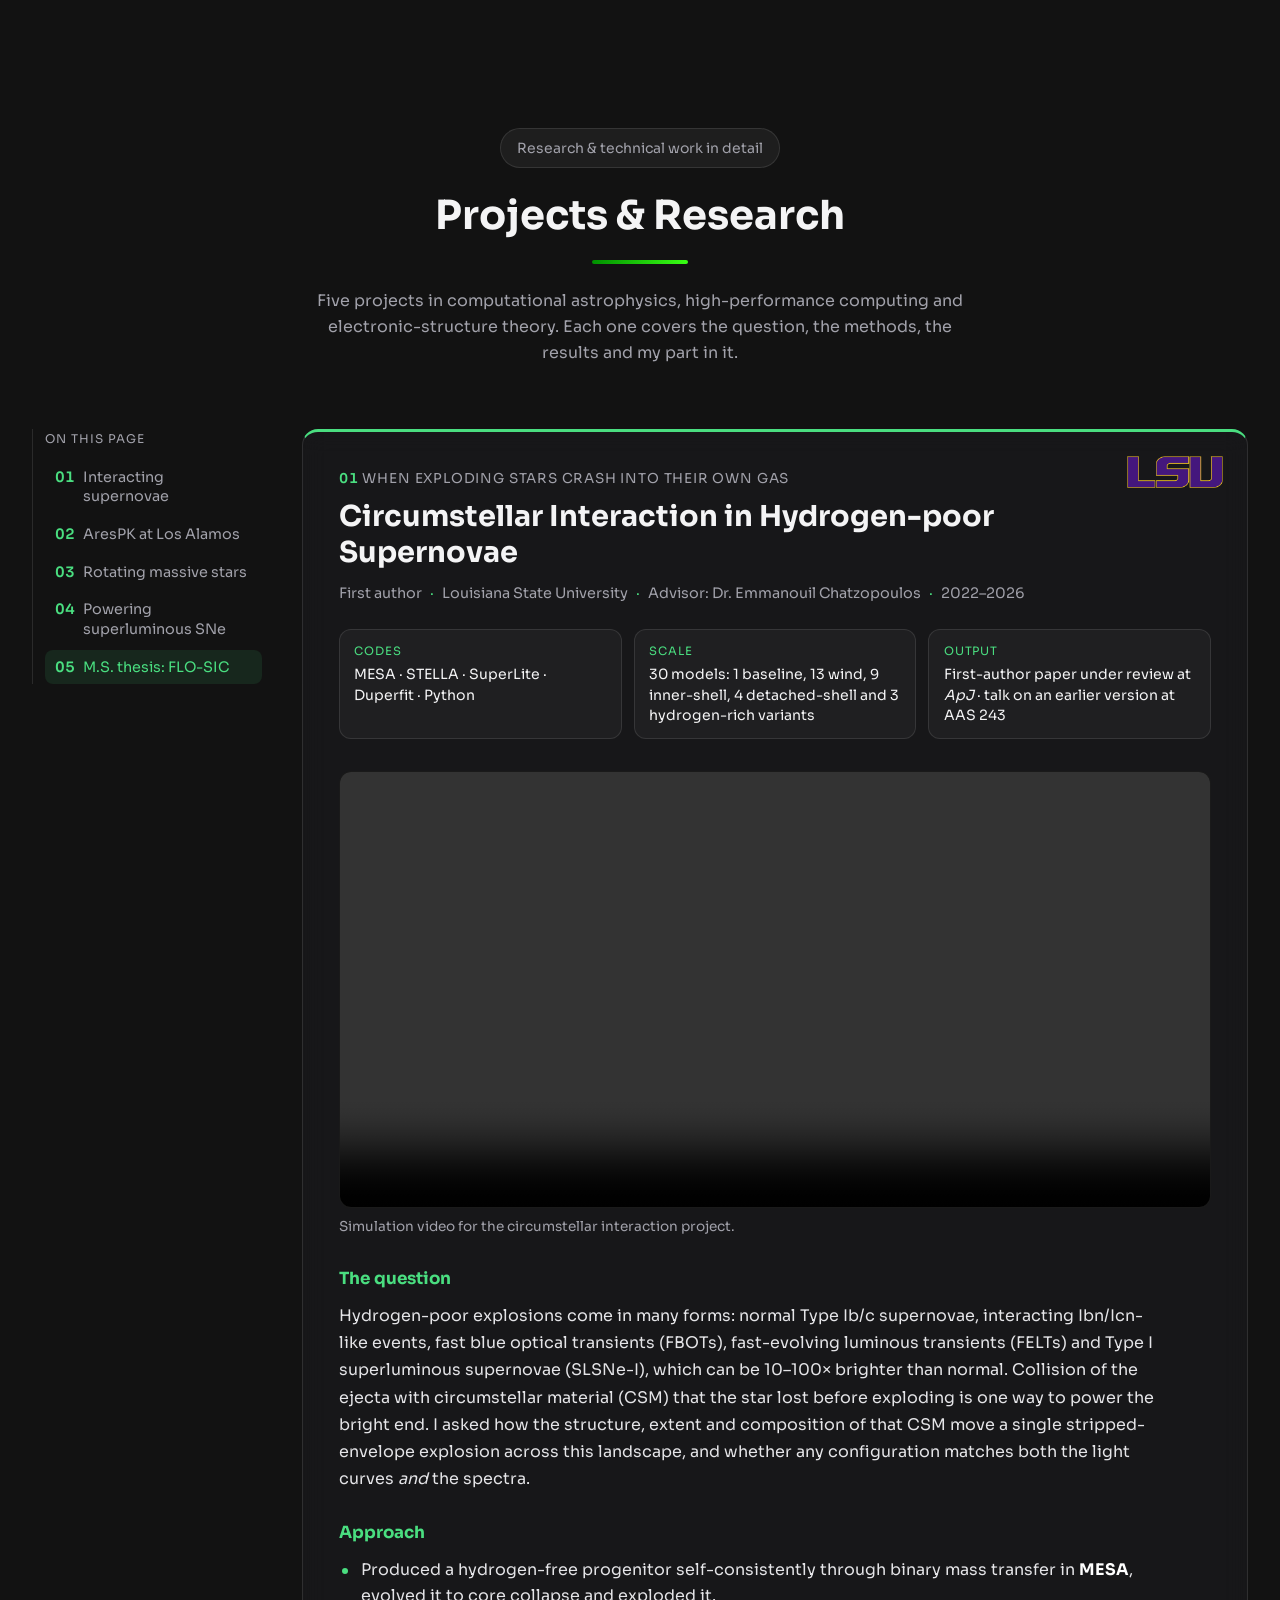
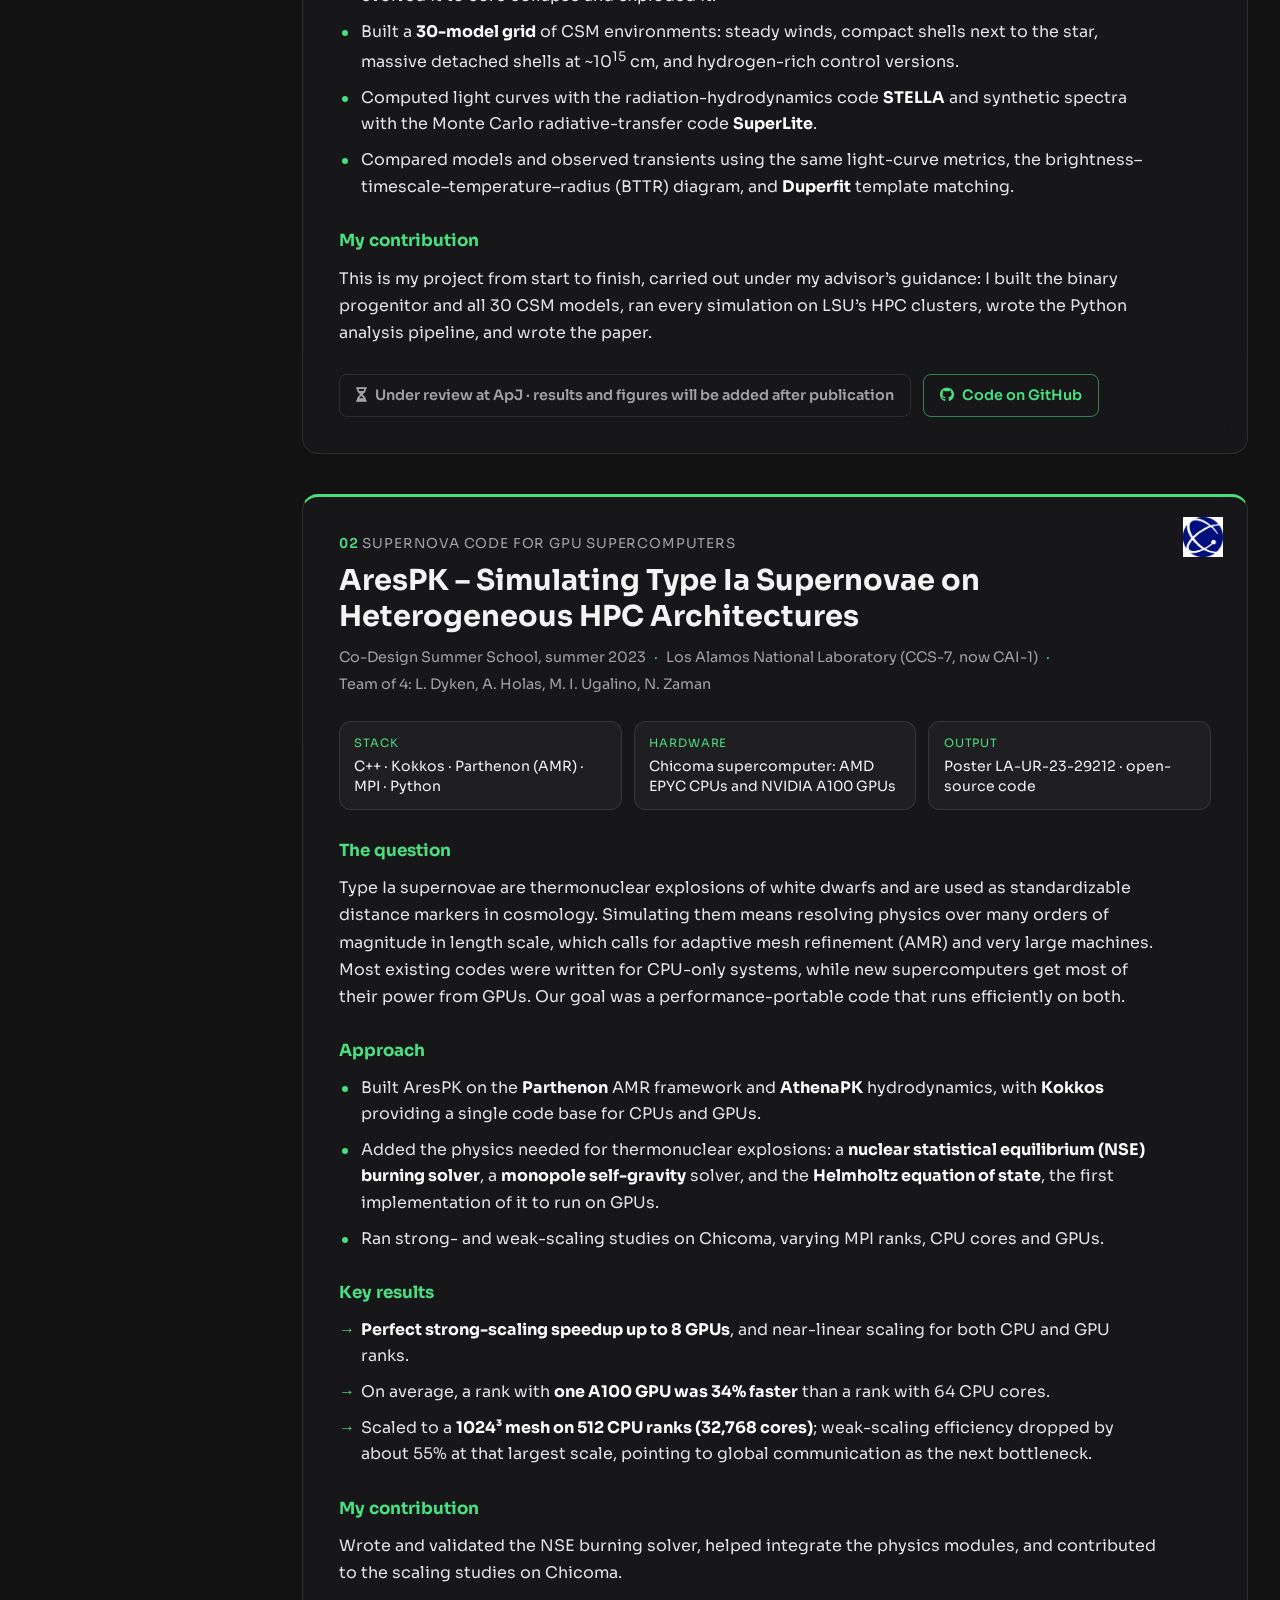
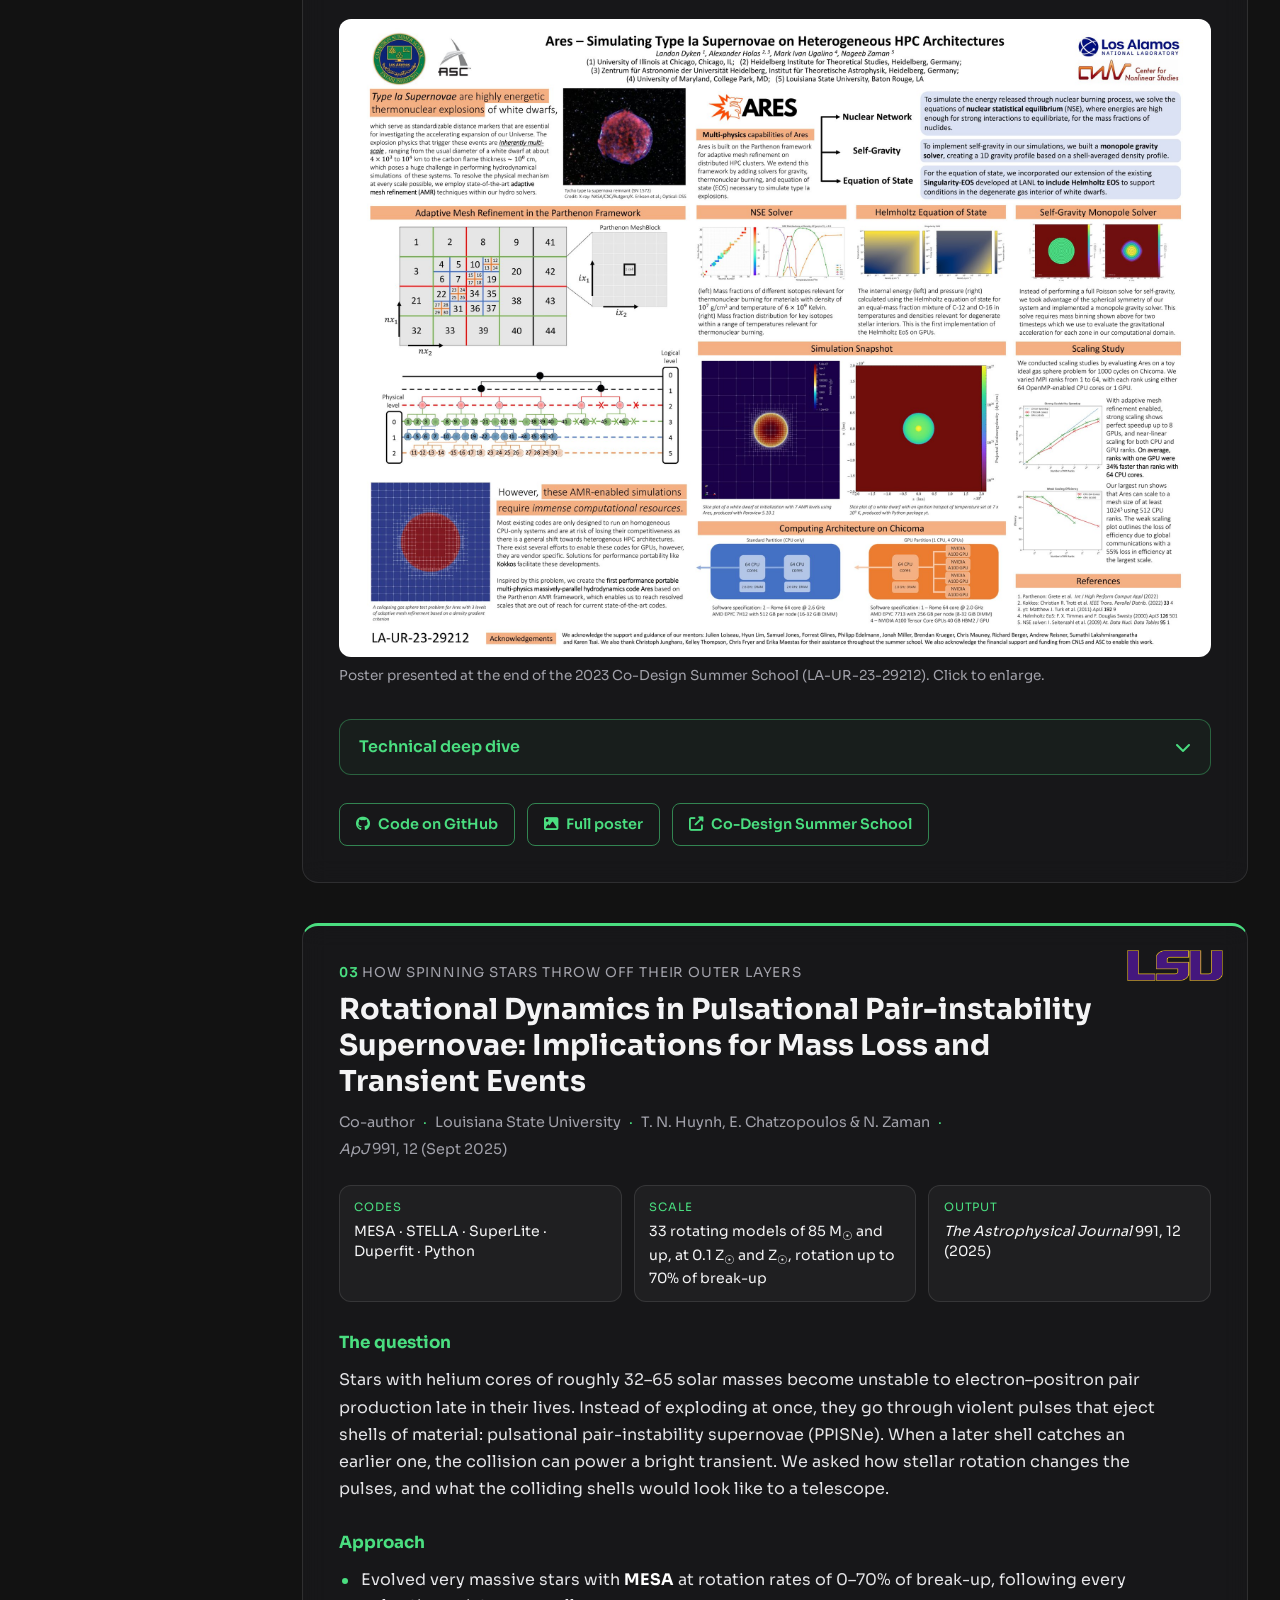
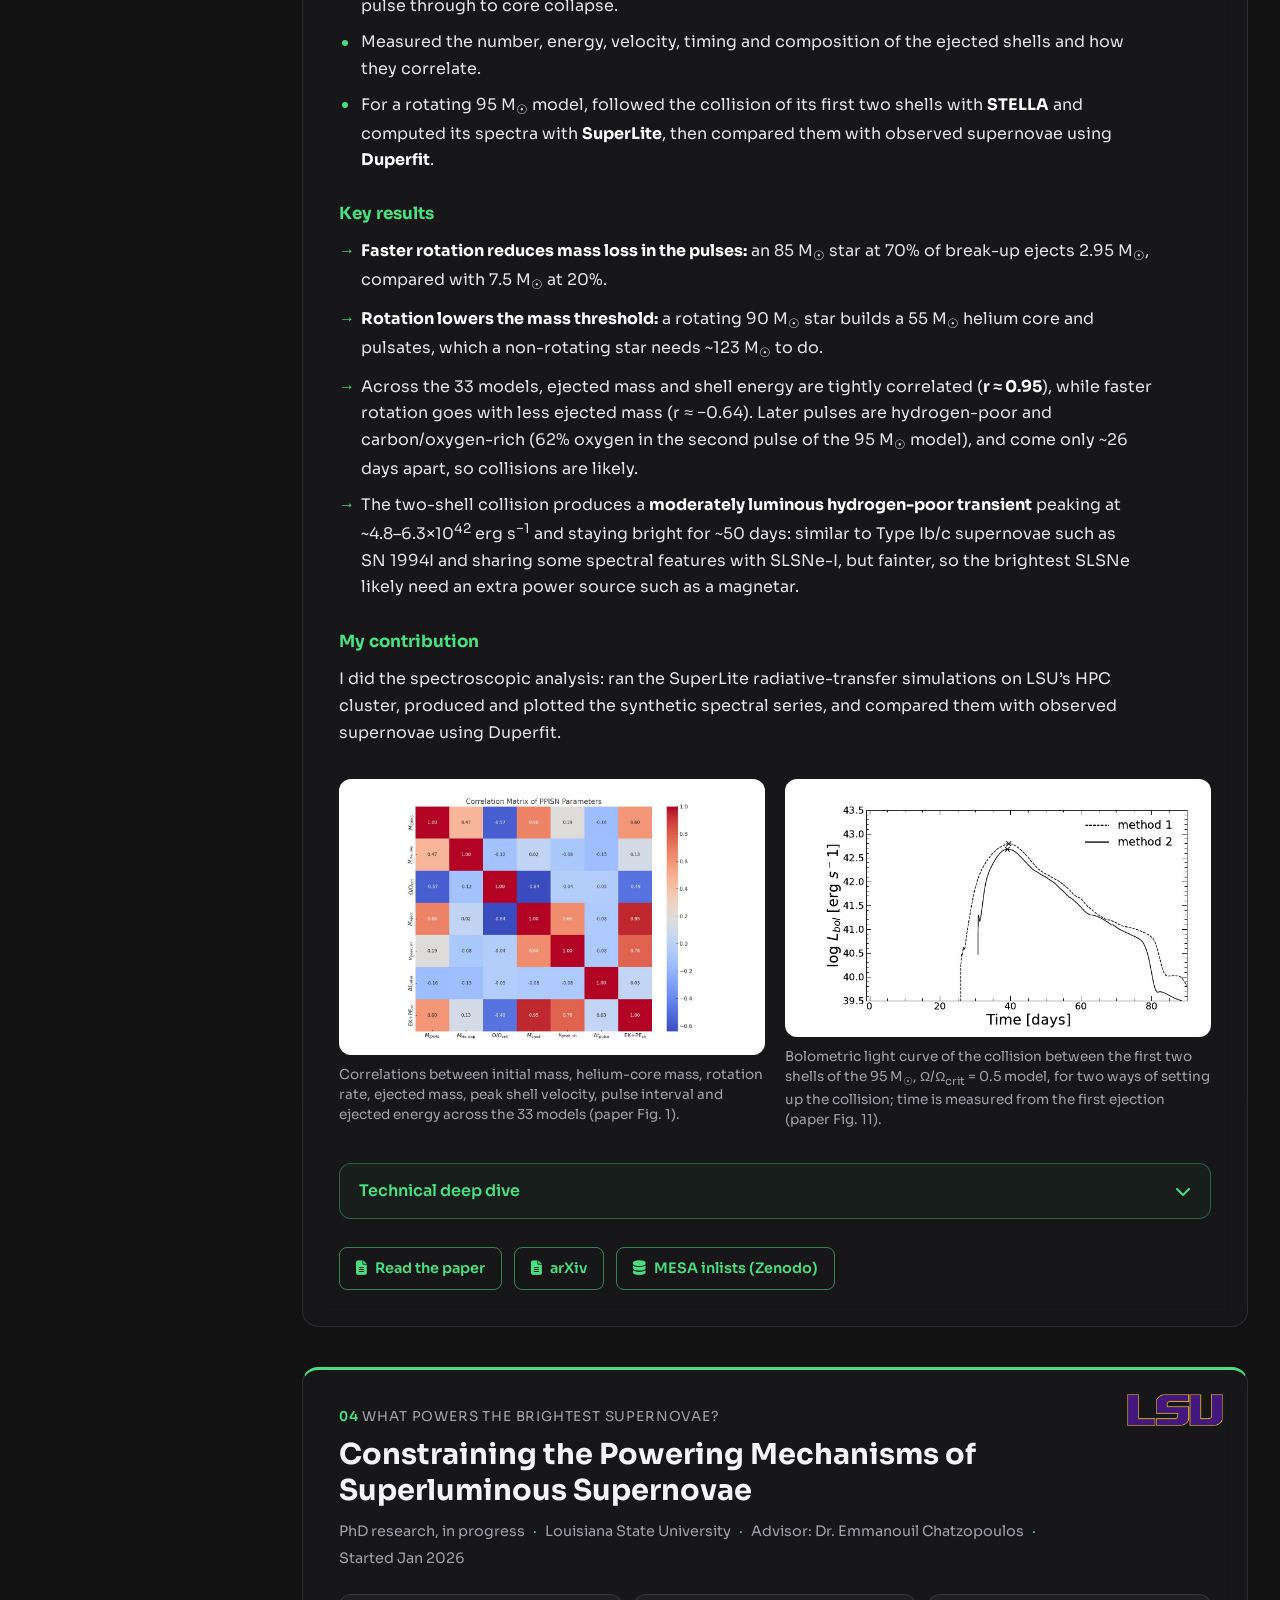
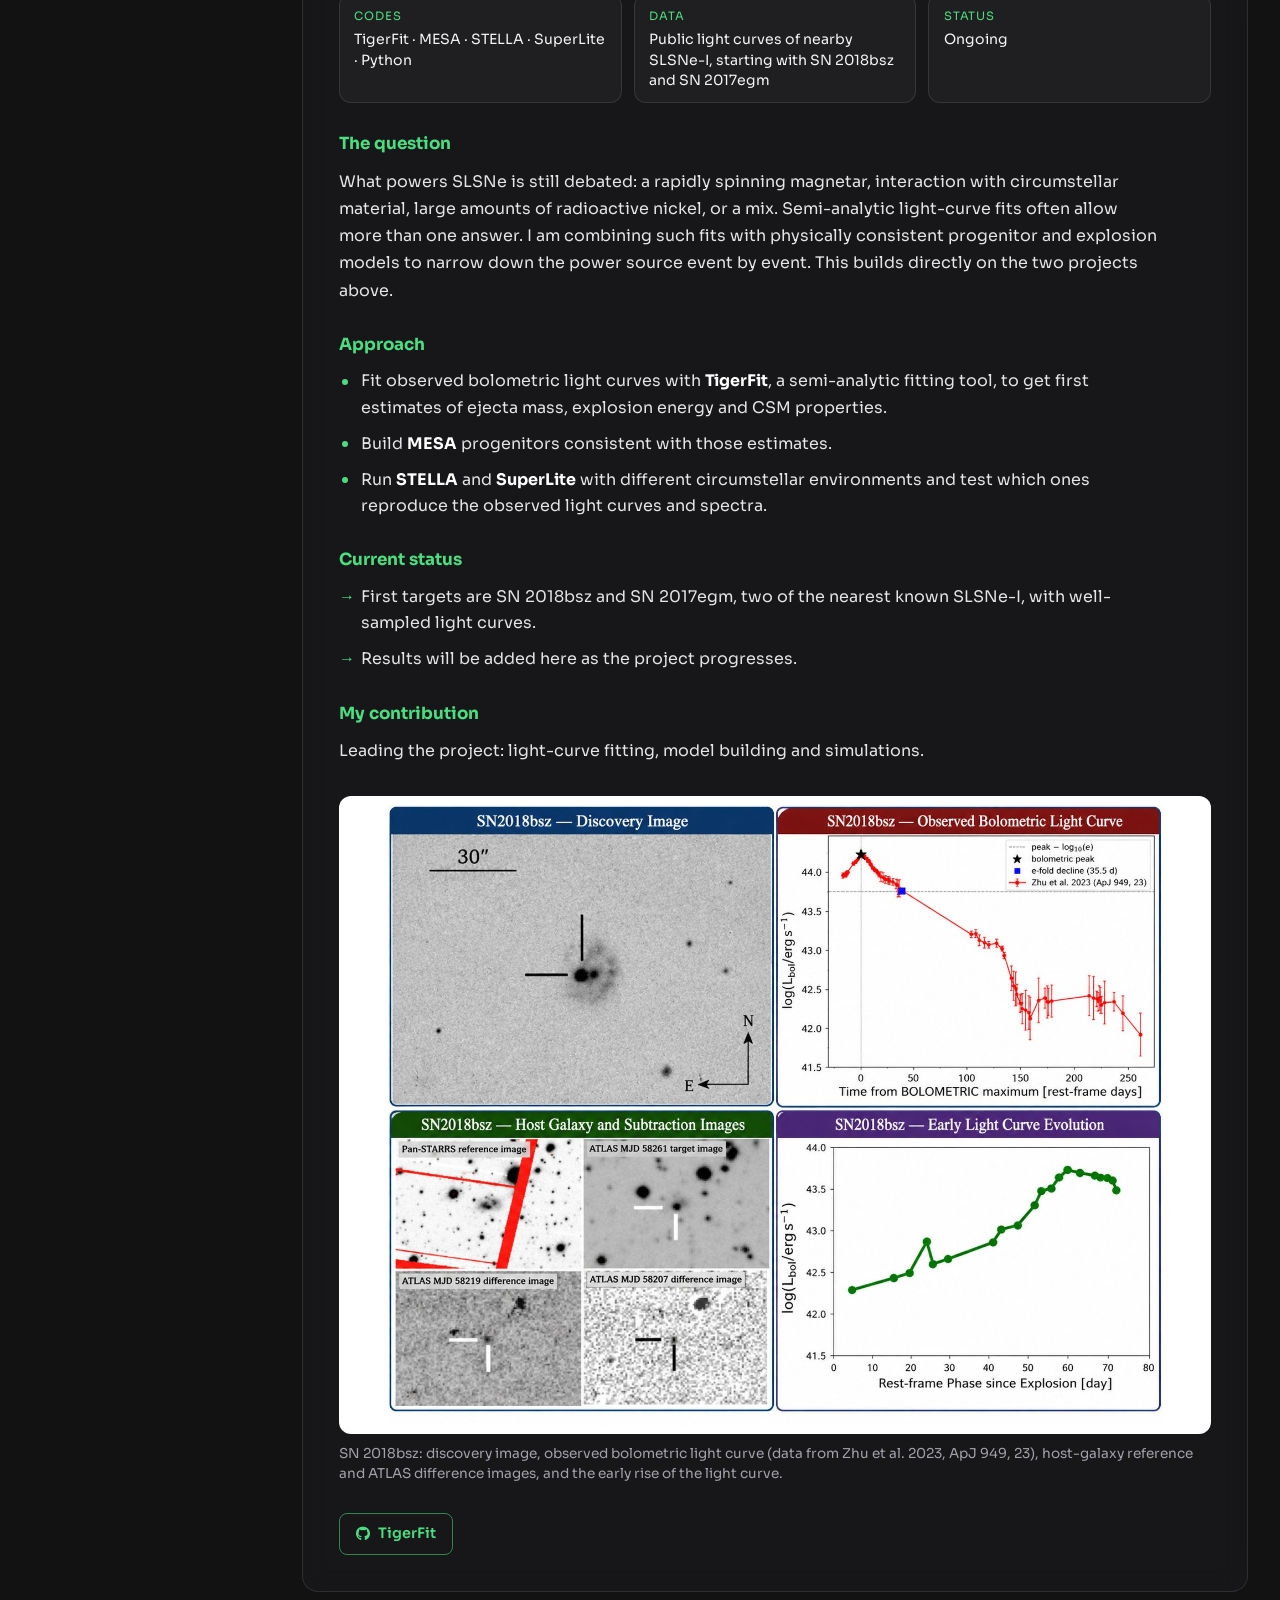
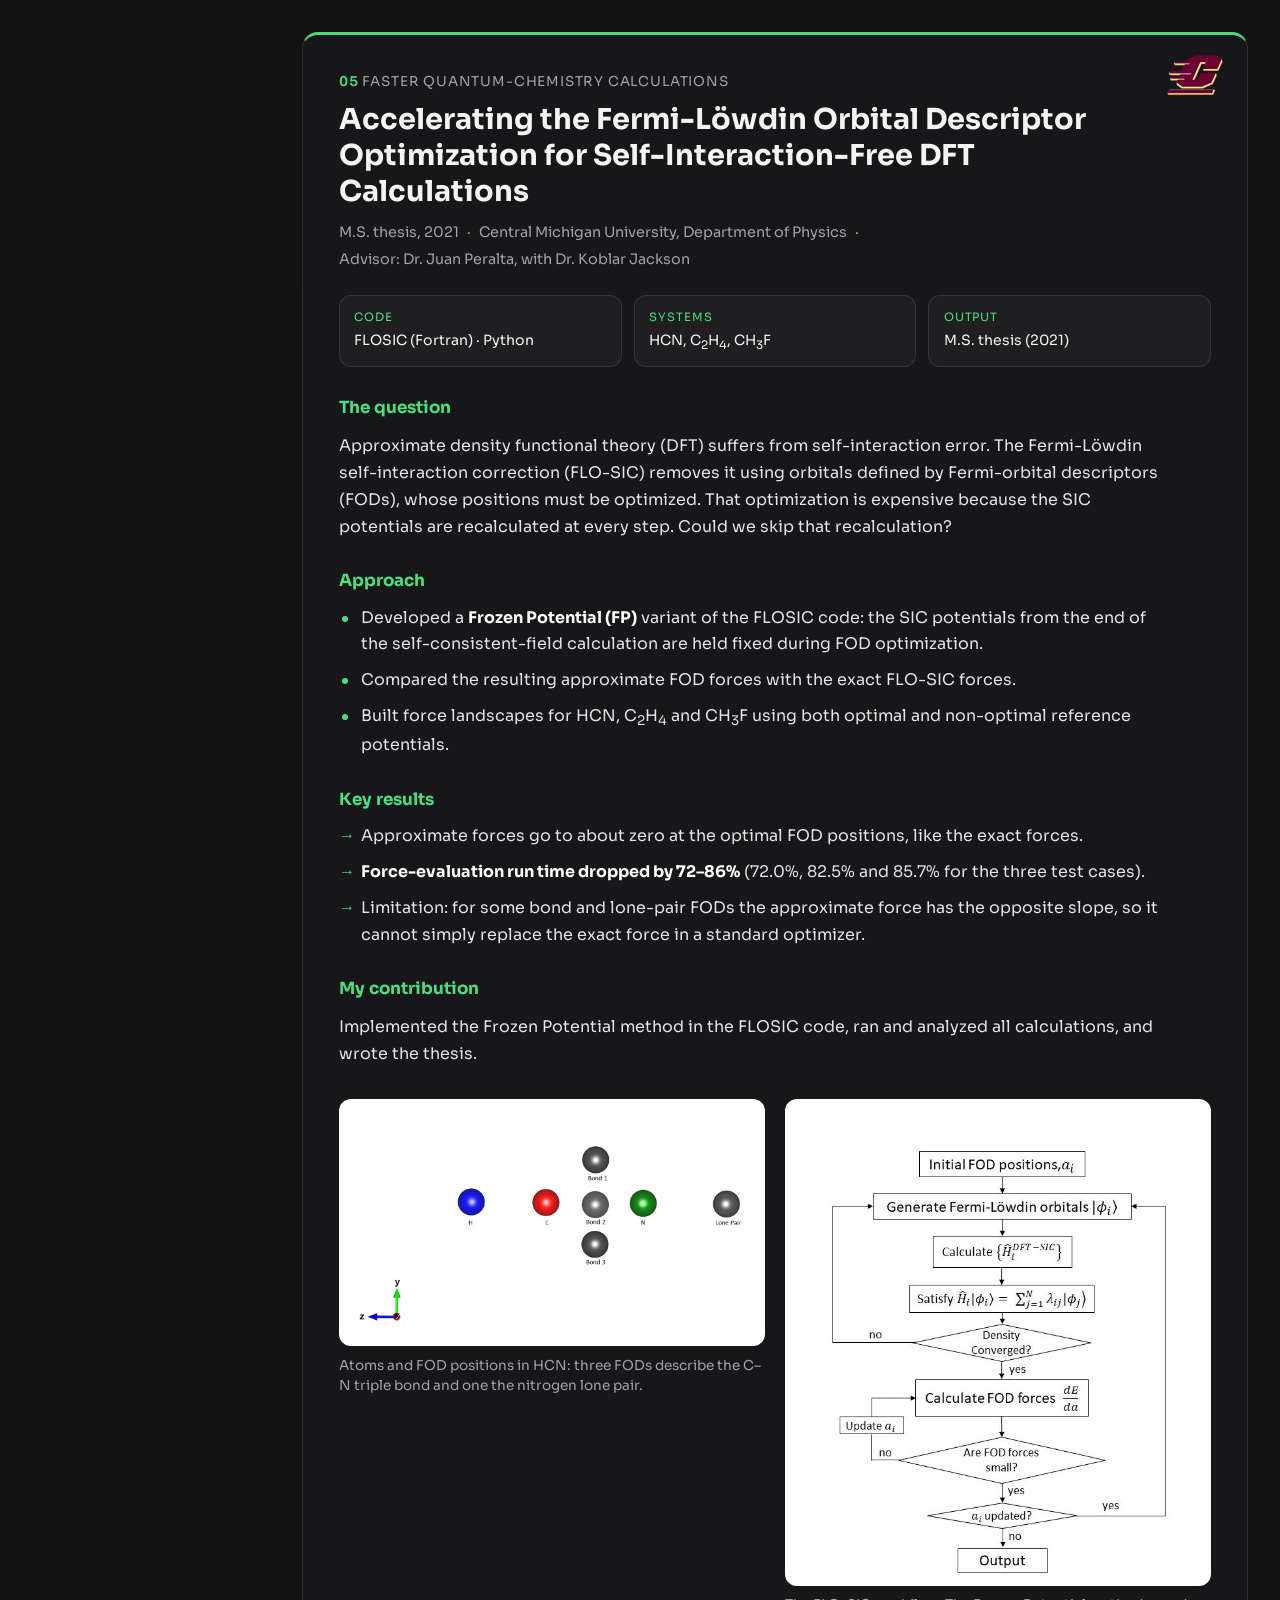
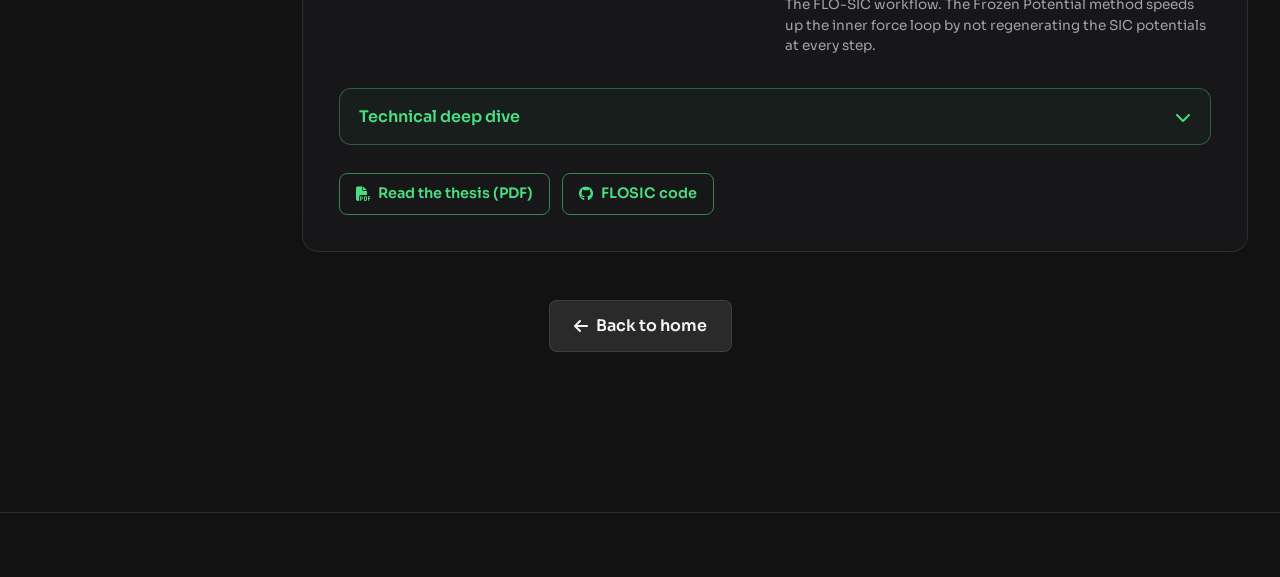
==== commit 9f5a6cff: "Update portfolio visuals and project media" ====
--- a/project.html
+++ b/project.html
@@ -126,6 +126,7 @@
                     </nav>
                     <div class="cs-articles">
                 <article id="csm-supernovae" class="case-study glass-card animate-on-scroll">
+                    <img class="cs-card-institution-logo" src="assets/icons/LSU_logo.png" alt="Louisiana State University logo">
                     <header class="cs-header">
                         <p class="cs-eyebrow"><span class="cs-num">01</span> When exploding stars crash into their own gas</p>
                         <h2>Circumstellar Interaction in Hydrogen-poor Supernovae</h2>
@@ -136,6 +137,15 @@
                         <div><dt>Scale</dt><dd>30 models: 1 baseline, 13 wind, 9 inner-shell, 4 detached-shell and 3 hydrogen-rich variants</dd></div>
                         <div><dt>Output</dt><dd>First-author paper under review at <em>ApJ</em> &middot; talk on an earlier version at AAS 243</dd></div>
                     </dl>
+                    <div class="cs-figures">
+                        <figure class="cs-figure">
+                            <video class="cs-project-video" controls autoplay muted loop playsinline preload="metadata">
+                                <source src="assets/project_1/project_1.mp4" type="video/mp4">
+                                Your browser does not support HTML video.
+                            </video>
+                            <figcaption>Simulation video for the circumstellar interaction project.</figcaption>
+                        </figure>
+                    </div>
                     <div class="cs-body">
                         <h3>The question</h3>
                         <p>Hydrogen-poor explosions come in many forms: normal Type Ib/c supernovae, interacting Ibn/Icn-like
@@ -163,6 +173,7 @@
                     </div>
                 </article>
                 <article id="arespk-lanl" class="case-study glass-card animate-on-scroll">
+                    <img class="cs-card-institution-logo cs-card-institution-logo--square" src="assets/icons/LANL_Logo.jpg" alt="Los Alamos National Laboratory logo">
                     <header class="cs-header">
                         <p class="cs-eyebrow"><span class="cs-num">02</span> Supernova code for GPU supercomputers</p>
                         <h2>AresPK &ndash; Simulating Type Ia Supernovae on Heterogeneous HPC Architectures</h2>
@@ -251,6 +262,7 @@
                     </div>
                 </article>
                 <article id="rotating-ppisn" class="case-study glass-card animate-on-scroll">
+                    <img class="cs-card-institution-logo" src="assets/icons/LSU_logo.png" alt="Louisiana State University logo">
                     <header class="cs-header">
                         <p class="cs-eyebrow"><span class="cs-num">03</span> How spinning stars throw off their outer layers</p>
                         <h2>Rotational Dynamics in Pulsational Pair-instability Supernovae: Implications for Mass Loss and Transient Events</h2>
@@ -353,6 +365,7 @@
                     </div>
                 </article>
                 <article id="slsn-powering" class="case-study glass-card animate-on-scroll">
+                    <img class="cs-card-institution-logo" src="assets/icons/LSU_logo.png" alt="Louisiana State University logo">
                     <header class="cs-header">
                         <p class="cs-eyebrow"><span class="cs-num">04</span> What powers the brightest supernovae?</p>
                         <h2>Constraining the Powering Mechanisms of Superluminous Supernovae</h2>
@@ -397,6 +410,7 @@
                     </div>
                 </article>
                 <article id="flosic-thesis" class="case-study glass-card animate-on-scroll">
+                    <img class="cs-card-institution-logo" src="assets/icons/Central_Michigan_logo.svg" alt="Central Michigan University logo">
                     <header class="cs-header">
                         <p class="cs-eyebrow"><span class="cs-num">05</span> Faster quantum-chemistry calculations</p>
                         <h2>Accelerating the Fermi-L&ouml;wdin Orbital Descriptor Optimization for Self-Interaction-Free DFT Calculations</h2>
--- a/css/components/header.css
+++ b/css/components/header.css
@@ -44,11 +44,7 @@
 .logo {
     font-weight: bold;
     font-size: 1.25rem;
-    color: var(--gradient-green);
-    /* Gradient color transfer to part of the name */
-    background: linear-gradient(to right, #0BDA51, var(--gradient-green));
-    -webkit-background-clip: text;
-    -webkit-text-fill-color: transparent;
+    color: var(--text-primary);
 }
 
 
@@ -88,10 +84,9 @@
 }
 
 .logo span {
-    background: linear-gradient(to right, #009000, #39FF14);
+    color: var(--text-primary);
     padding: 0.5rem 1rem;
-    -webkit-background-clip: text;
-    -webkit-text-fill-color: transparent;
+    -webkit-text-fill-color: var(--text-primary);
 }
 
 .main-nav {
@@ -148,4 +143,58 @@
 .resume-button:hover {
     transform: scale(1.05);
     color: #121212;
-}+}
+
+/* Shared Resume/CV dropdowns */
+.document-dropdown {
+    position: relative;
+    display: inline-block;
+    vertical-align: top;
+}
+
+.document-dropdown > summary {
+    list-style: none;
+    cursor: pointer;
+}
+
+.document-dropdown > summary::-webkit-details-marker {
+    display: none;
+}
+
+.document-dropdown-menu {
+    position: absolute;
+    top: calc(100% + 0.5rem);
+    left: 0;
+    z-index: 1001;
+    min-width: 100%;
+    padding: 0.35rem;
+    background: rgba(24, 24, 27, 0.98);
+    border: 1px solid var(--border-color);
+    border-radius: 0.75rem;
+    box-shadow: 0 8px 24px rgba(0, 0, 0, 0.3);
+}
+
+.header-navigation .document-dropdown-menu {
+    right: 0;
+    left: auto;
+}
+
+.document-dropdown-menu a {
+    display: block;
+    padding: 0.6rem 0.8rem;
+    border-radius: 0.45rem;
+    color: var(--text-primary);
+    text-decoration: none;
+    white-space: nowrap;
+}
+
+.document-dropdown-menu a:hover,
+.document-dropdown-menu a:focus-visible {
+    color: var(--text-primary);
+    background: rgba(255, 255, 255, 0.1);
+}
+
+.about-document-dropdown {
+    display: block;
+    width: 100%;
+}
--- a/css/components/hero.css
+++ b/css/components/hero.css
@@ -82,7 +82,7 @@
 .profile-card-container {
     /* position: absolute; */
     width: 500px;
-    height: 400px;
+    height: auto;
     /* left: -10%; */
     transform: translateX(-80px);
     /* will-change: transform; */
@@ -90,8 +90,10 @@
 
 .profile-card .profile-header {
     display: flex;
-    align-items: center;
-    gap: 1rem;
+    flex-direction: column;
+    align-items: center;
+    gap: 0.75rem;
+    text-align: center;
 }
 
 .avatar-wrapper {
@@ -99,8 +101,8 @@
 }
 
 .avatar {
-    width: 10.5rem;
-    height: 10.5rem;
+    width: 21rem;
+    height: 21rem;
     border-radius: 20%;
     object-fit: cover;
     border: 2px solid var(--gradient-green);
@@ -352,8 +354,8 @@
     }
 
     .hero-section .avatar {
-        width: 8rem;
-        height: 8rem;
+        width: 16rem;
+        height: 16rem;
     }
 }
 
@@ -468,8 +470,8 @@
         transform: none;
     }
     .hero-section .avatar {
-        width: 8rem;
-        height: 8rem;
+        width: 16rem;
+        height: 16rem;
     }
 }
 
--- a/css/components/sections.css
+++ b/css/components/sections.css
@@ -3,6 +3,59 @@
 /* ====================================================== */
 .content-section {
     padding: 6rem 0;
+    --section-edge-fade: linear-gradient(
+        to bottom,
+        var(--bg-dark) 0,
+        rgba(18, 18, 18, 0) 9rem,
+        rgba(18, 18, 18, 0) calc(100% - 9rem),
+        var(--bg-dark) 100%
+    );
+    background-color: var(--bg-dark);
+    background-position: center;
+    background-repeat: no-repeat;
+    background-size: cover;
+}
+
+#about {
+    background-image:
+        var(--section-edge-fade),
+        linear-gradient(180deg, rgba(18, 18, 18, 0.78), rgba(18, 18, 18, 0.88)),
+        url('../../assets/about_me_background.jpg');
+}
+
+#projects {
+    background-image:
+        var(--section-edge-fade),
+        linear-gradient(180deg, rgba(18, 18, 18, 0.8), rgba(18, 18, 18, 0.9)),
+        url('../../assets/Projects_Research_background.jpg');
+}
+
+#background {
+    background-image:
+        var(--section-edge-fade),
+        linear-gradient(180deg, rgba(18, 18, 18, 0.8), rgba(18, 18, 18, 0.9)),
+        url('../../assets/Education_Experience_background.jpg');
+}
+
+#skills {
+    background-image:
+        var(--section-edge-fade),
+        linear-gradient(180deg, rgba(18, 18, 18, 0.8), rgba(18, 18, 18, 0.9)),
+        url('../../assets/Technial_skills_background.jpg');
+}
+
+#publications {
+    background-image:
+        var(--section-edge-fade),
+        linear-gradient(180deg, rgba(18, 18, 18, 0.78), rgba(18, 18, 18, 0.9)),
+        url('../../assets/Publicatons_Awards_background.jpg');
+}
+
+#contact {
+    background-image:
+        var(--section-edge-fade),
+        linear-gradient(180deg, rgba(18, 18, 18, 0.8), rgba(18, 18, 18, 0.9)),
+        url('../../assets/contact_background.jpg');
 }
 
 .section-header {
@@ -32,4 +85,4 @@
     background: linear-gradient(to right, #009000, #39FF14);
     border-radius: 9999px;
     margin: 0.75rem auto 0 auto;
-}+}
--- a/css/components/projects.css
+++ b/css/components/projects.css
@@ -153,6 +153,13 @@
     transition: transform 0.4s ease;
 }
 
+.research-card-media video {
+    width: 100%;
+    height: 100%;
+    display: block;
+    object-fit: cover;
+}
+
 .research-card-media.fit-cover img {
     object-fit: cover;
 }
@@ -166,6 +173,10 @@
     transform: scale(1.04);
 }
 
+.research-card:hover .research-card-media video {
+    transform: scale(1.04);
+}
+
 .research-card-body {
     display: flex;
     flex-direction: column;
@@ -174,11 +185,30 @@
 }
 
 .research-card-category {
+    display: flex;
+    align-items: center;
+    justify-content: space-between;
+    gap: 0.75rem;
+    min-height: 1.8rem;
     font-size: 0.75rem;
     text-transform: uppercase;
     letter-spacing: 0.06em;
     color: var(--text-secondary);
     margin-bottom: 0.4rem;
+}
+
+.research-card-institution-logo {
+    display: block;
+    flex: none;
+    width: auto;
+    height: 1.5rem;
+    max-width: 4.5rem;
+    object-fit: contain;
+}
+
+.research-card-institution-logo--square {
+    width: 1.6rem;
+    height: 1.6rem;
 }
 
 .research-card h3 {
--- a/css/components/contact.css
+++ b/css/components/contact.css
@@ -0,0 +1,91 @@
+/* ====================================================== */
+/* --- CONTACT SECTION --- */
+/* ====================================================== */
+.contact-grid {
+    display: grid;
+    grid-template-columns: minmax(0, 640px);
+    justify-content: center;
+}
+
+.contact-email-list {
+    display: flex;
+    flex-direction: column;
+    gap: 0.25rem;
+}
+
+.contact-info-wrapper h3 {
+    margin-bottom: 1.5rem;
+}
+
+.contact-item {
+    display: flex;
+    align-items: flex-start;
+    gap: 1rem;
+    margin-bottom: 1.5rem;
+}
+
+.contact-item i {
+    font-size: 1.25rem;
+    color: var(--gradient-purple);
+    margin-top: 5px;
+}
+
+.contact-item span {
+    display: block;
+    color: var(--text-secondary);
+    font-size: 0.875rem;
+}
+
+.contact-item a {
+    color: var(--text-primary);
+    text-decoration: none;
+    transition: color 0.2s;
+}
+
+.contact-item a:hover {
+    color: var(--gradient-pink);
+}
+
+.status-title {
+    margin-top: 2rem;
+}
+
+.contact-status {
+    display: flex;
+    align-items: center;
+    gap: 0.75rem;
+    font-size: 0.9rem;
+}
+
+.contact-form h3 {
+    margin-bottom: 1.5rem;
+}
+
+.form-group {
+    margin-bottom: 1rem;
+}
+
+.contact-form input,
+.contact-form textarea {
+    width: 100%;
+    padding: 0.75rem 1rem;
+    background-color: rgba(255, 255, 255, 0.05);
+    border: 1px solid var(--border-color);
+    border-radius: 0.5rem;
+    color: var(--text-primary);
+    font-family: 'Sora', sans-serif;
+    font-size: 0.9rem;
+    transition: border-color 0.3s, box-shadow 0.3s;
+}
+
+.contact-form input:focus,
+.contact-form textarea:focus {
+    outline: none;
+    border-color: var(--gradient-purple);
+    box-shadow: 0 0 0 3px rgba(192, 132, 252, 0.2);
+}
+
+.contact-form button {
+    width: 100%;
+    justify-content: center;
+}
--- a/css/components/footer.css
+++ b/css/components/footer.css
@@ -0,0 +1,125 @@
+/* ====================================================== */
+/* --- FOOTER (THAY THẾ TOÀN BỘ CSS FOOTER CŨ) --- */
+/* ====================================================== */
+.main-footer {
+    background-color: var(--color-surface); /* << SỬA Ở ĐÂY */
+    color: var(--text-secondary);
+    padding-top: 4rem;
+    border-top: 1px solid var(--border-color);
+    margin-top: 4rem;
+    transition: background-color 0.3s, border-color 0.3s; /* Thêm transition cho mượt */
+}
+
+.footer-container {
+    display: grid;
+    grid-template-columns: minmax(0, 1fr) auto auto;
+    gap: 2rem;
+    padding-bottom: 3rem;
+}
+
+.footer-column h4.footer-title {
+    color: var(--text-primary);
+    font-size: 1.1rem;
+    font-weight: 600;
+    margin-bottom: 1.5rem;
+}
+
+/* Literary quote in the footer */
+.footer-quote {
+    position: relative;
+    max-width: 760px;
+    margin: 0;
+    padding: 0.25rem 0 0.25rem 1.5rem;
+    border-left: 2px solid var(--gradient-green);
+}
+
+.footer-quote blockquote p {
+    margin: 0;
+    color: var(--text-primary);
+    font-family: Georgia, 'Times New Roman', serif;
+    font-size: clamp(1rem, 1.2vw, 1.1rem);
+    font-style: italic;
+    line-height: 1.75;
+}
+
+.footer-quote figcaption {
+    margin-top: 1rem;
+    color: var(--gradient-green);
+    font-size: 0.78rem;
+    font-weight: 600;
+    letter-spacing: 0.08em;
+    text-transform: uppercase;
+}
+
+.footer-quote cite {
+    font-style: normal;
+}
+
+/* Cột 2 & 3: Links */
+.footer-column ul {
+    list-style: none;
+    padding: 0;
+    margin: 0;
+}
+
+.footer-column ul li {
+    margin-bottom: 0.75rem;
+}
+
+.footer-column ul a {
+    color: var(--text-secondary);
+    text-decoration: none;
+    transition: color 0.3s, padding-left 0.3s;
+    display: inline-flex;
+    align-items: center;
+    gap: 0.75rem;
+}
+
+.footer-column ul a:hover {
+    color: var(--text-primary);
+    padding-left: 5px;
+    /* Hiệu ứng đẩy sang phải khi hover */
+}
+
+/* Dòng Copyright */
+.footer-copyright {
+    padding: 1.5rem 0;
+    text-align: center;
+    font-size: 0.875rem;
+    border-top: 1px solid var(--border-color);
+}
+
+/* --- Responsive cho Footer --- */
+@media (max-width: 768px) {
+    .footer-container {
+        grid-template-columns: 1fr;
+        /* Chuyển thành 1 cột trên mobile */
+        text-align: center;
+        /* Căn giữa nội dung */
+    }
+
+    .footer-quote {
+        margin: 0 auto;
+        text-align: left;
+    }
+
+    .footer-column ul a {
+        justify-content: center;
+        /* Căn giữa các item link */
+    }
+
+    .skills-wrapper {
+        max-width: 400px;
+        /* Chiều rộng tối đa của lưới kỹ năng */
+        margin: 0 auto;
+        /* Tự động căn giữa, tạo ra khoảng trống hai bên */
+    }
+
+    /* SỬA LẠI KHỐI NÀY */
+    .skills-grid {
+        display: grid;
+        /* Luôn hiển thị 3 cột */
+        grid-template-columns: repeat(2, 1fr);
+        gap: 1.5rem;
+    }
+}
--- a/css/components/case-study.css
+++ b/css/components/case-study.css
@@ -77,6 +77,7 @@
 }
 
 .case-study {
+    position: relative;
     padding: 2.25rem;
     scroll-margin-top: 7rem;
     border-top: 3px solid var(--gradient-green);
@@ -111,6 +112,27 @@
 .cs-meta-sep {
     margin: 0 0.5rem;
     color: var(--gradient-green);
+}
+
+.cs-card-institution-logo {
+    position: absolute;
+    top: 1.25rem;
+    right: 1.5rem;
+    display: block;
+    width: auto;
+    height: 2.5rem;
+    max-width: 6rem;
+    object-fit: contain;
+    flex: none;
+}
+
+.cs-card-institution-logo--square {
+    width: 2.5rem;
+    height: 2.5rem;
+}
+
+.cs-header {
+    padding-right: 7rem;
 }
 
 .cs-facts {
@@ -234,6 +256,15 @@
     width: 100%;
     max-height: 620px;
     object-fit: contain;
+}
+
+.cs-project-video {
+    display: block;
+    width: 100%;
+    max-height: 620px;
+    border: 1px solid var(--border-color);
+    border-radius: 0.75rem;
+    background: #000;
 }
 
 .cs-figure figcaption {
@@ -370,6 +401,22 @@
         padding: 1.4rem;
     }
 
+    .cs-card-institution-logo {
+        top: 1rem;
+        right: 1rem;
+        height: 2rem;
+        max-width: 4.5rem;
+    }
+
+    .cs-card-institution-logo--square {
+        width: 2rem;
+        height: 2rem;
+    }
+
+    .cs-header {
+        padding-right: 5rem;
+    }
+
     .cs-facts,
     .cs-figures--two {
         grid-template-columns: minmax(0, 1fr);
